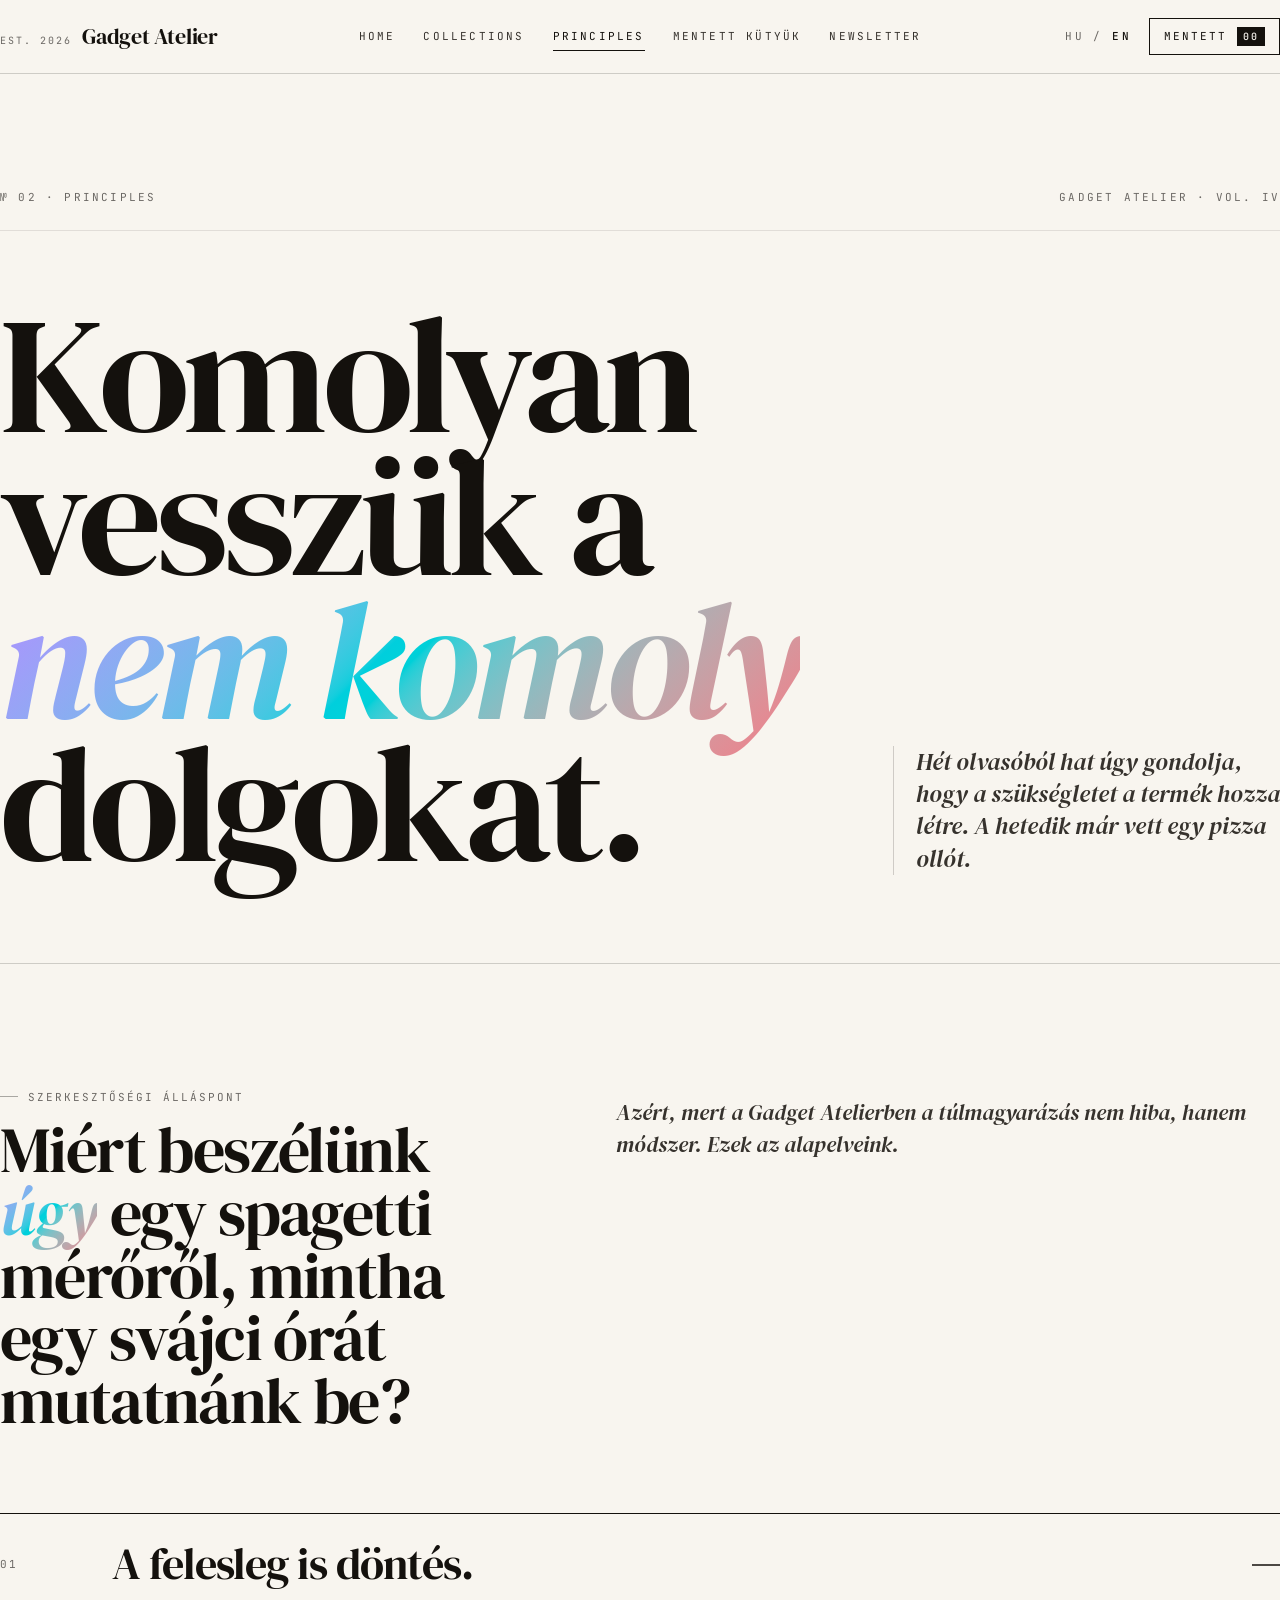
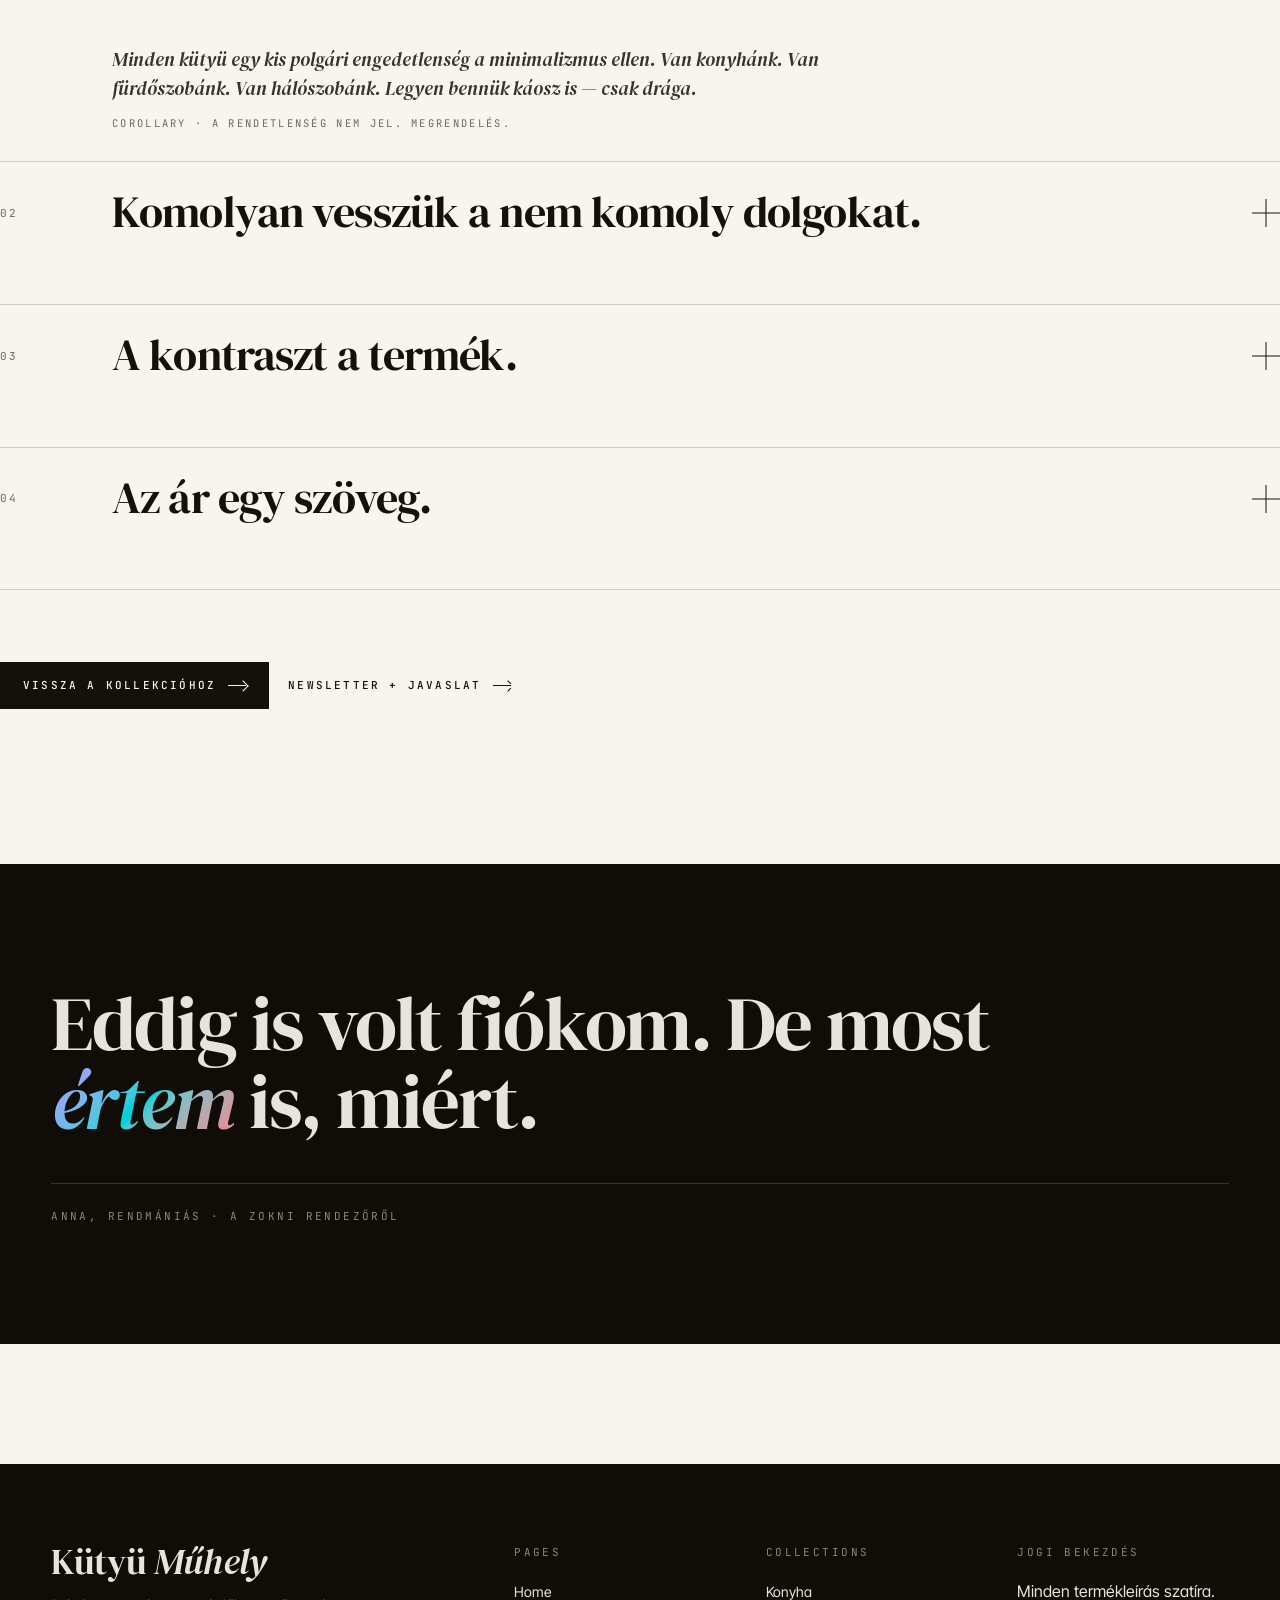
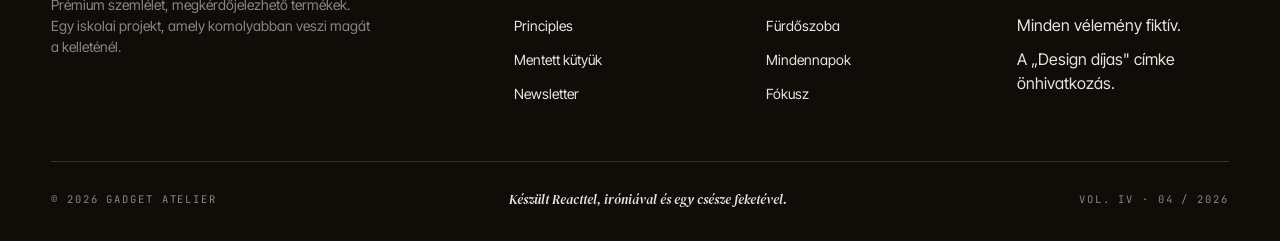
==== alapelveink-en.html @ 02ef95c2 "Add English page variants and wire up language switcher" ====
<!doctype html>
<html lang="en">
<head>
<meta charset="utf-8" />
<meta name="viewport" content="width=device-width, initial-scale=1" />
<title>Gadget Atelier — Principles</title>
<link rel="stylesheet" href="assets/system.css" />
<link rel="icon" href="data:image/svg+xml,%3Csvg xmlns='http://www.w3.org/2000/svg' viewBox='0 0 100 100'%3E%3Ctext y='78' font-size='80' font-family='serif'%3EK%3C/text%3E%3C/svg%3E" />
<style>
.principles-hero {
  padding: clamp(56px, 9vw, 116px) 0 clamp(48px, 7vw, 88px);
  border-bottom: 1px solid var(--rule);
}
.principles-hero__meta {
  display: flex;
  justify-content: space-between;
  align-items: baseline;
  gap: 20px;
  flex-wrap: wrap;
  padding-bottom: 24px;
  border-bottom: 1px solid var(--rule-soft);
  font-family: var(--mono);
  font-size: 11px;
  letter-spacing: 0.2em;
  text-transform: uppercase;
  color: var(--ink-mute);
}
.principles-hero__grid {
  display: grid;
  grid-template-columns: minmax(0, 1.35fr) minmax(280px, 0.65fr);
  gap: clamp(36px, 7vw, 88px);
  align-items: end;
  padding-top: clamp(36px, 6vw, 72px);
}
.principles-hero h1 {
  font-family: var(--serif);
  font-weight: 400;
  font-size: clamp(58px, 13vw, 172px);
  line-height: 0.86;
  letter-spacing: -0.035em;
  margin: 0;
  text-wrap: balance;
}
.principles-hero h1 em {
  font-style: italic;
  background: linear-gradient(135deg, var(--grad-a), var(--grad-b), var(--grad-c));
  -webkit-background-clip: text;
  background-clip: text;
  color: transparent;
}
.principles-hero__lead {
  margin: 0;
  max-width: 480px;
  font-family: var(--serif);
  font-size: clamp(18px, 2.4vw, 24px);
  line-height: 1.35;
  font-style: italic;
  color: var(--ink-soft);
  padding-left: 22px;
  border-left: 1px solid var(--rule);
}
.manifesto {
  padding: clamp(72px, 9vw, 128px) 0 40px;
}
.manifesto__intro {
  display: grid;
  grid-template-columns: minmax(260px, 0.9fr) minmax(0, 1.1fr);
  gap: clamp(32px, 6vw, 72px);
  align-items: start;
  margin-bottom: clamp(48px, 7vw, 80px);
}
.manifesto__intro h2 {
  font-family: var(--serif);
  font-weight: 400;
  font-size: clamp(34px, 5vw, 74px);
  line-height: 0.98;
  letter-spacing: -0.025em;
  margin: 14px 0 0;
  text-wrap: balance;
}
.manifesto__intro h2 em {
  font-style: italic;
  background: linear-gradient(135deg, var(--grad-a), var(--grad-b), var(--grad-c));
  -webkit-background-clip: text;
  background-clip: text;
  color: transparent;
}
.manifesto__intro p {
  font-family: var(--serif);
  font-style: italic;
  font-size: clamp(18px, 2vw, 22px);
  line-height: 1.45;
  color: var(--ink-soft);
  margin: 0;
  padding-top: 18px;
}
.manifesto__list {
  border-top: 1px solid var(--ink);
}
.principle {
  border-bottom: 1px solid var(--rule);
  padding: 28px 0;
  display: grid;
  grid-template-columns: 72px minmax(0, 1fr) 28px;
  gap: clamp(18px, 4vw, 40px);
  align-items: center;
  cursor: pointer;
}
.principle:hover .principle__title {
  color: var(--accent-ink);
}
.principle__num {
  font-family: var(--mono);
  font-size: 11px;
  letter-spacing: 0.2em;
  color: var(--ink-mute);
}
.principle__title {
  font-family: var(--serif);
  font-size: clamp(25px, 3.4vw, 44px);
  line-height: 1.05;
  letter-spacing: -0.02em;
  margin: 0;
  font-weight: 400;
  transition: color 180ms ease;
}
.principle__plus {
  width: 28px;
  height: 28px;
  position: relative;
}
.principle__plus::before,
.principle__plus::after {
  content: '';
  position: absolute;
  background: currentColor;
  transition: transform 240ms ease;
}
.principle__plus::before {
  left: 0;
  right: 0;
  top: 50%;
  height: 1px;
  transform: translateY(-50%);
}
.principle__plus::after {
  top: 0;
  bottom: 0;
  left: 50%;
  width: 1px;
  transform: translateX(-50%);
}
.principle.open .principle__plus::after {
  transform: translateX(-50%) rotate(90deg);
}
.principle__body {
  grid-column: 2 / 3;
  max-height: 0;
  overflow: hidden;
  opacity: 0;
  transition: max-height 320ms ease, opacity 220ms ease, padding 320ms ease;
}
.principle.open .principle__body {
  max-height: 340px;
  opacity: 1;
  padding-top: 18px;
}
.principle__body p {
  font-family: var(--serif);
  font-style: italic;
  font-size: 19px;
  line-height: 1.5;
  color: var(--ink-soft);
  max-width: 720px;
  margin: 0;
}
.principle__body .pull {
  font-family: var(--mono);
  font-size: 10.5px;
  letter-spacing: 0.22em;
  text-transform: uppercase;
  color: var(--ink-mute);
  margin-top: 14px;
  display: inline-block;
}
.principles-quote {
  background: var(--noir);
  color: var(--noir-text);
  margin-top: clamp(64px, 9vw, 116px);
  padding: clamp(72px, 10vw, 120px) 0;
}
.principles-quote h2 {
  font-family: var(--serif);
  font-weight: 400;
  font-size: clamp(34px, 6vw, 82px);
  line-height: 1.02;
  letter-spacing: -0.025em;
  max-width: 1040px;
  margin: 0;
}
.principles-quote h2 em {
  font-style: italic;
  background: linear-gradient(135deg, var(--grad-a), var(--grad-b), var(--grad-c));
  -webkit-background-clip: text;
  background-clip: text;
  color: transparent;
}
.principles-quote__cite {
  margin-top: 42px;
  padding-top: 24px;
  border-top: 1px solid var(--noir-rule);
  font-family: var(--mono);
  font-size: 11px;
  letter-spacing: 0.22em;
  text-transform: uppercase;
  color: var(--noir-mute);
}
.principles-actions {
  display: flex;
  flex-wrap: wrap;
  gap: 18px;
  padding-top: clamp(44px, 6vw, 72px);
}
@media (max-width: 840px) {
  .principles-hero__grid,
  .manifesto__intro {
    grid-template-columns: 1fr;
  }
  .principles-hero__lead {
    max-width: none;
  }
}
@media (max-width: 560px) {
  .principle {
    grid-template-columns: 48px minmax(0, 1fr) 24px;
    padding: 24px 0;
  }
  .principle__body {
    grid-column: 1 / -1;
  }
}
</style>
</head>
<body data-screen-label="02 Principles">

<header class="nav">
  <div class="shell nav__inner">
    <div class="nav__brand">
      <span class="nav__brand-mark">Est. 2026</span>
      <span>Gadget Atelier</span>
    </div>
    <nav class="nav__center" aria-label="Main menu">
      <a href="index-en.html">Home</a>
      <a href="index-en.html#kollekciok">Collections</a>
      <a href="alapelveink-en.html" aria-current="page">Principles</a>
      <a href="mentett-en.html">Mentett kütyük</a>
      <a href="hirlevel-en.html">Newsletter</a>
    </nav>
    <div class="nav__right">
      <span class="nav__lang"><a href="alapelveink.html" class="nav__lang-link" lang="hu">HU</a> / <strong><a href="alapelveink-en.html" class="nav__lang-link is-active" aria-current="true" lang="en">EN</a></strong></span>
      <a href="mentett-en.html" class="nav__saved">
        Mentett
        <span class="nav__saved-count" data-saved-count>00</span>
      </a>
      <button class="nav__burger" aria-label="Menu"></button>
    </div>
  </div>
</header>

<main>
  <section class="principles-hero shell">
    <div class="principles-hero__meta">
      <span>№ 02 · Principles</span>
      <span>Gadget Atelier · Vol. IV</span>
    </div>
    <div class="principles-hero__grid">
      <h1>Komolyan vesszük a <em>nem komoly</em> dolgokat.</h1>
      <p class="principles-hero__lead">Hét olvasóból hat úgy gondolja, hogy a szükségletet a termék hozza létre. A hetedik már vett egy pizza ollót.</p>
    </div>
  </section>

  <section class="manifesto shell" id="alapelveink">
    <div class="manifesto__intro">
      <div>
        <span class="kicker">Szerkesztőségi álláspont</span>
        <h2>Miért beszélünk <em>úgy</em> egy spagetti mérőről, mintha egy svájci órát mutatnánk be?</h2>
      </div>
      <p>Azért, mert a Gadget Atelierben a túlmagyarázás nem hiba, hanem módszer. Ezek az alapelveink.</p>
    </div>

    <div class="manifesto__list" role="list">
      <article class="principle open" role="button" tabindex="0" aria-expanded="true">
        <span class="principle__num">01</span>
        <h3 class="principle__title">A felesleg is döntés.</h3>
        <span class="principle__plus" aria-hidden="true"></span>
        <div class="principle__body">
          <p>Minden kütyü egy kis polgári engedetlenség a minimalizmus ellen. Van konyhánk. Van fürdőszobánk. Van hálószobánk. Legyen bennük káosz is — csak drága.</p>
          <span class="pull">Corollary · A rendetlenség nem jel. Megrendelés.</span>
        </div>
      </article>

      <article class="principle" role="button" tabindex="0" aria-expanded="false">
        <span class="principle__num">02</span>
        <h3 class="principle__title">Komolyan vesszük a nem komoly dolgokat.</h3>
        <span class="principle__plus" aria-hidden="true"></span>
        <div class="principle__body">
          <p>A pizza olló önmagában nevetséges. Márványpulton, tompa világításban, 48 pontos tipográfiával viszont már egy életmű. A kontextus nem olcsó.</p>
          <span class="pull">Corollary · A forma nem követi a funkciót. Megelőzi.</span>
        </div>
      </article>

      <article class="principle" role="button" tabindex="0" aria-expanded="false">
        <span class="principle__num">03</span>
        <h3 class="principle__title">A kontraszt a termék.</h3>
        <span class="principle__plus" aria-hidden="true"></span>
        <div class="principle__body">
          <p>Nem a kütyüt adjuk el. Azt az érzést adjuk el, hogy te most valami olyat értettél meg, amit más nem. Ez a túldizájn lényege: nem a tárgy változik meg, hanem a viszonyod hozzá.</p>
          <span class="pull">Corollary · A vásárló a termék. A termék csak a recept.</span>
        </div>
      </article>

      <article class="principle" role="button" tabindex="0" aria-expanded="false">
        <span class="principle__num">04</span>
        <h3 class="principle__title">Az ár egy szöveg.</h3>
        <span class="principle__plus" aria-hidden="true"></span>
        <div class="principle__body">
          <p>14 990 forint. 24 990 forint. A kilences nem matematika. Hangulat. Történet. Az ár olyan üzenet, amit a termék nem tudna ilyen tömören elmondani.</p>
          <span class="pull">Corollary · Drága az, aminek a története megéri.</span>
        </div>
      </article>
    </div>

    <div class="principles-actions">
      <a href="index-en.html#kollekciok" class="btn btn--solid">Vissza a kollekcióhoz<span class="arrow"></span></a>
      <a href="hirlevel-en.html" class="btn btn--ghost">Newsletter + javaslat<span class="arrow"></span></a>
    </div>
  </section>

  <section class="principles-quote">
    <div class="shell">
      <h2 class="reveal">Eddig is volt fiókom. De most <em>értem</em> is, miért.</h2>
      <div class="principles-quote__cite">Anna, rendmániás · a Zokni rendezőről</div>
    </div>
  </section>
</main>

<footer class="foot">
  <div class="shell">
    <div class="foot__grid">
      <div class="foot__col foot__brand">
        <p class="foot__brand-name">Kütyü <em>Műhely</em></p>
        <p class="foot__tag">Prémium szemlélet, megkérdőjelezhető termékek. Egy iskolai projekt, amely komolyabban veszi magát a kelleténél.</p>
      </div>
      <div class="foot__col">
        <h4>Pages</h4>
        <ul>
          <li><a href="index-en.html">Home</a></li>
          <li><a href="alapelveink-en.html">Principles</a></li>
          <li><a href="mentett-en.html">Mentett kütyük</a></li>
          <li><a href="hirlevel-en.html">Newsletter</a></li>
        </ul>
      </div>
      <div class="foot__col">
        <h4>Collections</h4>
        <ul>
          <li><a href="index.html#konyhai">Konyha</a></li>
          <li><a href="index.html#furdoszobai">Fürdőszoba</a></li>
          <li><a href="index.html#eletmento">Mindennapok</a></li>
          <li><a href="index.html#iroda">Fókusz</a></li>
        </ul>
      </div>
      <div class="foot__col">
        <h4>Jogi bekezdés</h4>
        <ul>
          <li>Minden termékleírás szatíra.</li>
          <li>Minden vélemény fiktív.</li>
          <li>A „Design díjas" címke önhivatkozás.</li>
        </ul>
      </div>
    </div>
    <div class="foot__bottom">
      <span>© 2026 Gadget Atelier</span>
      <em>Készült Reacttel, iróniával és egy csésze feketével.</em>
      <span>Vol. IV · 04 / 2026</span>
    </div>
  </div>
</footer>

<script src="assets/app.js"></script>
<script>
document.querySelectorAll('.principle').forEach(item => {
  function toggle() {
    const open = !item.classList.contains('open');
    item.classList.toggle('open', open);
    item.setAttribute('aria-expanded', open ? 'true' : 'false');
  }
  item.addEventListener('click', toggle);
  item.addEventListener('keydown', (event) => {
    if (event.key !== 'Enter' && event.key !== ' ') return;
    event.preventDefault();
    toggle();
  });
});
</script>
</body>
</html>
---- assets/system.css ----
/* ==========================================================================
   KÜTYÜ MŰHELY — Editorial Luxe Design System
   Fashion-magazine / luxury boutique aesthetic
   ========================================================================== */

@import url('https://fonts.googleapis.com/css2?family=DM+Serif+Display:ital@0;1&family=Inter+Tight:wght@300;400;500;600&family=JetBrains+Mono:wght@300;400;500&display=swap');

:root {
  /* Palette — warm editorial cream + ink */
  --paper: oklch(0.97 0.008 80);
  --paper-2: oklch(0.94 0.012 80);
  --paper-3: oklch(0.91 0.014 80);
  --ink: oklch(0.18 0.01 80);
  --ink-soft: oklch(0.32 0.01 80);
  --ink-mute: oklch(0.52 0.008 80);
  --rule: oklch(0.18 0.01 80 / 0.18);
  --rule-soft: oklch(0.18 0.01 80 / 0.10);

  /* Accent — single warm gold; user can swap via Tweaks */
  --accent: oklch(0.72 0.10 75);
  --accent-ink: oklch(0.45 0.10 75);

  /* Gradient trio — original violet/cyan/rose, used for italic flourishes */
  --grad-a: oklch(0.72 0.18 300);
  --grad-b: oklch(0.78 0.14 200);
  --grad-c: oklch(0.72 0.16 15);

  /* Inverted dark surface for hero/contrast sections */
  --noir: oklch(0.16 0.012 80);
  --noir-soft: oklch(0.22 0.012 80);
  --noir-text: oklch(0.92 0.008 80);
  --noir-mute: oklch(0.62 0.008 80);
  --noir-rule: oklch(0.92 0.008 80 / 0.18);

  /* Type */
  --serif: 'DM Serif Display', 'Times New Roman', serif;
  --sans: 'Inter Tight', -apple-system, system-ui, sans-serif;
  --mono: 'JetBrains Mono', ui-monospace, Menlo, monospace;

  /* Geometry */
  --gutter: clamp(20px, 4vw, 56px);
  --maxw: 1400px;
  --hairline: 1px;
}

* { box-sizing: border-box; }

html, body { margin: 0; padding: 0; }

html {
  background: var(--paper);
  scroll-behavior: smooth;
  overflow-x: hidden;
}

body {
  font-family: var(--sans);
  font-weight: 400;
  color: var(--ink);
  background: var(--paper);
  line-height: 1.5;
  -webkit-font-smoothing: antialiased;
  -moz-osx-font-smoothing: grayscale;
  font-feature-settings: "ss01", "cv11";
  overflow-x: hidden;
}

a { color: inherit; text-decoration: none; }
button { font-family: inherit; cursor: pointer; }
img, svg { display: block; max-width: 100%; }

a:focus-visible,
button:focus-visible,
input:focus-visible,
textarea:focus-visible,
select:focus-visible,
[contenteditable]:focus-visible {
  outline: 2px solid var(--accent);
  outline-offset: 4px;
}

::selection { background: var(--ink); color: var(--paper); }

/* ---------- Type primitives ---------- */

.kicker {
  font-family: var(--mono);
  font-size: 11px;
  font-weight: 400;
  letter-spacing: 0.18em;
  text-transform: uppercase;
  color: var(--ink-mute);
  display: inline-flex;
  align-items: center;
  gap: 10px;
}
.kicker::before {
  content: '';
  display: inline-block;
  width: 18px;
  height: 1px;
  background: currentColor;
  opacity: 0.55;
}

.eyebrow {
  font-family: var(--mono);
  font-size: 10.5px;
  letter-spacing: 0.22em;
  text-transform: uppercase;
  color: var(--ink-mute);
}

.display {
  font-family: var(--serif);
  font-weight: 400;
  letter-spacing: -0.02em;
  line-height: 0.94;
  margin: 0;
}

.italic { font-style: italic; }

/* ---------- Layout primitives ---------- */

.shell {
  width: 100%;
  max-width: var(--maxw);
  margin: 0 auto;
  padding-left: var(--gutter);
  padding-right: var(--gutter);
}

.rule { border: 0; border-top: var(--hairline) solid var(--rule); margin: 0; }
.rule--ink { border-top-color: var(--ink); }
.rule--noir { border-top-color: var(--noir-rule); }

/* ---------- Buttons ---------- */

.btn {
  display: inline-flex;
  align-items: center;
  justify-content: center;
  gap: 12px;
  padding: 14px 22px;
  border-radius: 0;
  border: 1px solid var(--ink);
  background: transparent;
  color: var(--ink);
  font-family: var(--mono);
  font-size: 11px;
  font-weight: 500;
  letter-spacing: 0.2em;
  text-transform: uppercase;
  transition: background 220ms ease, color 220ms ease, transform 220ms ease;
  position: relative;
  overflow: hidden;
  min-height: 46px;
  text-align: center;
  text-wrap: balance;
}
.btn .arrow { width: 18px; height: 1px; background: currentColor; position: relative; transition: width 220ms ease; }
.btn .arrow::after {
  content: '';
  position: absolute;
  right: -1px; top: -3px;
  width: 7px; height: 7px;
  border-right: 1px solid currentColor;
  border-top: 1px solid currentColor;
  transform: rotate(45deg);
}
.btn:hover { background: var(--ink); color: var(--paper); }
.btn:hover .arrow { width: 28px; }
.btn--solid { background: var(--ink); color: var(--paper); }
.btn--solid:hover { background: transparent; color: var(--ink); }
.btn--noir { border-color: var(--noir-text); color: var(--noir-text); }
.btn--noir:hover { background: var(--noir-text); color: var(--noir); }
.btn--ghost { border-color: transparent; padding-left: 0; padding-right: 0; }
.btn--ghost:hover { background: transparent; color: var(--ink); text-decoration: none; }
.btn--ghost:hover .arrow { width: 36px; }

/* ---------- Header / nav ---------- */

.nav {
  position: sticky;
  top: 0;
  z-index: 80;
  background: var(--paper);
  border-bottom: var(--hairline) solid var(--rule);
  transition: background 200ms ease, border-color 200ms ease;
}
.nav--menu-open { z-index: 120; }
.nav__inner {
  display: grid;
  grid-template-columns: 1fr auto 1fr;
  align-items: center;
  gap: 24px;
  padding: 18px 0;
}
.nav__brand {
  display: flex;
  align-items: baseline;
  gap: 10px;
  font-family: var(--serif);
  font-size: 22px;
  letter-spacing: -0.01em;
}
.nav__brand-mark {
  font-family: var(--mono);
  font-size: 10px;
  letter-spacing: 0.2em;
  color: var(--ink-mute);
  text-transform: uppercase;
}
.nav__center {
  display: flex;
  gap: 28px;
  justify-content: center;
}
.nav__center a {
  font-family: var(--mono);
  font-size: 11px;
  letter-spacing: 0.2em;
  text-transform: uppercase;
  color: var(--ink-soft);
  position: relative;
  padding: 6px 0;
  transition: color 180ms ease;
}
.nav__center a:hover { color: var(--ink); }
.nav__center a[aria-current="page"] {
  color: var(--ink);
}
.nav__center a[aria-current="page"]::after {
  content: '';
  position: absolute;
  left: 0; right: 0; bottom: 0;
  height: 1px;
  background: var(--ink);
}
.nav__right {
  display: flex;
  justify-content: flex-end;
  align-items: center;
  gap: 18px;
  font-family: var(--mono);
  font-size: 11px;
  letter-spacing: 0.18em;
  text-transform: uppercase;
}
.nav__saved {
  position: relative;
  padding: 8px 14px;
  border: 1px solid var(--ink);
  display: inline-flex;
  align-items: center;
  gap: 10px;
  white-space: nowrap;
}
.nav__saved-count {
  font-family: var(--mono);
  font-size: 10px;
  font-weight: 500;
  background: var(--ink);
  color: var(--paper);
  padding: 2px 6px;
  min-width: 20px;
  text-align: center;
}
.nav__lang {
  color: var(--ink-mute);
  letter-spacing: 0.22em;
}
.nav__lang strong { color: var(--ink); font-weight: 500; }
.nav__lang-link {
  color: inherit;
  text-decoration: none;
}
.nav__lang-link:hover { color: var(--ink); }
.nav__lang-link.is-active { color: var(--ink); }

.nav__burger { display: none; }

/* ---------- Footer ---------- */

.foot {
  background: var(--noir);
  color: var(--noir-text);
  padding: 80px 0 32px;
  margin-top: 120px;
}
.foot__grid {
  display: grid;
  grid-template-columns: 2fr 1fr 1fr 1fr;
  gap: 40px;
  padding-bottom: 56px;
  border-bottom: 1px solid var(--noir-rule);
}
.foot__brand-name {
  font-family: var(--serif);
  font-size: 36px;
  line-height: 1;
  margin: 0;
}
.foot__tag {
  margin-top: 14px;
  color: var(--noir-mute);
  font-size: 14px;
  max-width: 320px;
}
.foot__col h4 {
  font-family: var(--mono);
  font-size: 11px;
  letter-spacing: 0.22em;
  text-transform: uppercase;
  color: var(--noir-mute);
  margin: 0 0 18px;
  font-weight: 400;
}
.foot__col ul { list-style: none; padding: 0; margin: 0; display: grid; gap: 10px; }
.foot__col a { color: var(--noir-text); font-size: 14px; transition: color 180ms; }
.foot__col a:hover { color: var(--accent); }
.foot__bottom {
  display: flex;
  justify-content: space-between;
  align-items: center;
  padding-top: 28px;
  font-family: var(--mono);
  font-size: 10.5px;
  letter-spacing: 0.18em;
  text-transform: uppercase;
  color: var(--noir-mute);
  flex-wrap: wrap;
  gap: 16px;
}
.foot__bottom em { font-style: italic; color: var(--noir-text); font-family: var(--serif); text-transform: none; letter-spacing: 0; font-size: 13px; }

/* ---------- Toast ---------- */
.toast {
  position: fixed;
  bottom: 24px;
  left: 50%;
  width: min(92vw, 560px);
  justify-content: center;
  text-align: center;
  transform: translateX(-50%) translateY(120%);
  background: var(--ink);
  color: var(--paper);
  padding: 14px 22px;
  font-family: var(--mono);
  font-size: 11px;
  letter-spacing: 0.18em;
  text-transform: uppercase;
  z-index: 200;
  transition: transform 320ms cubic-bezier(.5,0,.2,1);
  display: inline-flex;
  align-items: center;
  gap: 14px;
  text-wrap: balance;
}
.toast.show { transform: translateX(-50%) translateY(0); }
.toast .dot {
  width: 6px; height: 6px; border-radius: 50%;
  background: var(--accent);
}

/* ---------- Placeholder image (striped) ---------- */
.ph {
  position: relative;
  background:
    repeating-linear-gradient(
      135deg,
      oklch(0.18 0.01 80 / 0.06) 0 8px,
      transparent 8px 18px
    ),
    var(--paper-2);
  border: 1px solid var(--rule);
  display: grid;
  place-items: center;
  overflow: hidden;
  color: var(--ink-mute);
  font-family: var(--mono);
  font-size: 10px;
  letter-spacing: 0.2em;
  text-transform: uppercase;
  text-align: center;
  padding: 16px;
}
.ph img {
  position: absolute;
  inset: 0;
  width: 100%;
  height: 100%;
  object-fit: cover;
  display: block;
  z-index: 1;
}
.ph--noir {
  background:
    repeating-linear-gradient(
      135deg,
      oklch(0.92 0.008 80 / 0.06) 0 8px,
      transparent 8px 18px
    ),
    var(--noir-soft);
  border-color: var(--noir-rule);
  color: var(--noir-mute);
}
.ph__label {
  background: var(--paper);
  border: 1px solid var(--rule);
  padding: 6px 10px;
  max-width: 80%;
}
.ph--noir .ph__label { background: var(--noir); border-color: var(--noir-rule); }

/* ---------- Reveal animation ---------- */
.reveal {
  opacity: 0;
  transform: translateY(28px);
  transition: opacity 800ms cubic-bezier(.2,.6,.2,1), transform 800ms cubic-bezier(.2,.6,.2,1);
}
.reveal.in { opacity: 1; transform: translateY(0); }

.reveal-stagger > * {
  opacity: 0;
  transform: translateY(20px);
  transition: opacity 700ms cubic-bezier(.2,.6,.2,1), transform 700ms cubic-bezier(.2,.6,.2,1);
}
.reveal-stagger.in > * { opacity: 1; transform: translateY(0); }
.reveal-stagger.in > *:nth-child(2) { transition-delay: 80ms; }
.reveal-stagger.in > *:nth-child(3) { transition-delay: 160ms; }
.reveal-stagger.in > *:nth-child(4) { transition-delay: 240ms; }
.reveal-stagger.in > *:nth-child(5) { transition-delay: 320ms; }
.reveal-stagger.in > *:nth-child(6) { transition-delay: 400ms; }

/* ---------- Responsive ---------- */
@media (max-width: 880px) {
  .nav__inner { grid-template-columns: 1fr auto; }
  .nav__center { display: none; }
  .nav__right { gap: 12px; }
  .nav__lang { display: none; }
  .nav__burger {
    display: inline-grid;
    place-items: center;
    width: 40px; height: 40px;
    border: 1px solid var(--ink);
    background: transparent;
    position: relative;
    flex: 0 0 40px;
  }
  .nav__burger::before, .nav__burger::after {
    content: '';
    position: absolute;
    left: 10px; right: 10px;
    height: 1px;
    background: var(--ink);
  }
  .nav__burger::before { top: 14px; }
  .nav__burger::after  { bottom: 14px; }
  .nav--menu-open .nav__burger::before { top: 19px; transform: rotate(45deg); }
  .nav--menu-open .nav__burger::after  { bottom: 20px; transform: rotate(-45deg); }
  .nav--menu-open .nav__center {
    display: flex;
    flex-direction: column;
    align-items: stretch;
    gap: 0;
    position: absolute;
    top: 100%; left: 0; right: 0;
    background: var(--paper);
    border-bottom: 1px solid var(--rule);
    padding: 20px var(--gutter) 28px;
    max-height: calc(100dvh - 72px);
    overflow-y: auto;
    box-shadow: 0 24px 70px oklch(0.08 0.02 80 / 0.24);
  }
  .nav--menu-open .nav__center a {
    padding: 16px 0;
    border-bottom: 1px solid var(--rule-soft);
    font-size: 13px;
  }
  .foot__grid { grid-template-columns: 1fr 1fr; gap: 32px; }
  .foot__brand { grid-column: 1 / -1; }
}

@media (max-width: 520px) {
  .shell { padding-left: 18px; padding-right: 18px; }
  .nav__inner { gap: 12px; }
  .nav__brand { min-width: 0; gap: 8px; }
  .nav__brand span:last-child {
    overflow: hidden;
    text-overflow: ellipsis;
    white-space: nowrap;
  }
  .nav__brand-mark { display: none; }
  .nav__saved { padding: 8px 10px; gap: 8px; }
  .nav__saved { font-size: 10px; letter-spacing: 0.14em; }
  .btn { width: 100%; }
  .foot__grid { grid-template-columns: 1fr; }
  .foot { padding: 56px 0 28px; }
}

@media (prefers-reduced-motion: reduce) {
  *, *::before, *::after { animation-duration: .01ms !important; transition-duration: .01ms !important; }
  .reveal, .reveal-stagger > * { opacity: 1 !important; transform: none !important; }
  html { scroll-behavior: auto; }
}

/* ---------- Home editorial principle ---------- */

.home-principle {
  padding: clamp(56px, 8vw, 116px) 0 clamp(48px, 7vw, 92px);
  border-bottom: 1px solid var(--ink);
  scroll-margin-top: 88px;
}

.home-principle__meta {
  display: flex;
  align-items: baseline;
  justify-content: space-between;
  gap: 20px;
  padding-bottom: 26px;
  border-bottom: 1px solid var(--rule-soft);
  font-family: var(--mono);
  font-size: 11px;
  letter-spacing: 0.2em;
  text-transform: uppercase;
  color: var(--ink-mute);
  flex-wrap: wrap;
}

.home-principle__meta a {
  color: var(--accent-ink);
  transition: color 180ms ease;
}

.home-principle__meta a:hover {
  color: var(--ink);
}

.home-principle__grid {
  display: grid;
  grid-template-columns: minmax(0, 1.25fr) minmax(280px, 0.75fr);
  gap: clamp(36px, 7vw, 88px);
  align-items: end;
  padding-top: clamp(36px, 6vw, 72px);
}

.home-principle h1 {
  font-family: var(--serif);
  font-weight: 400;
  font-size: clamp(48px, 8.5vw, 136px);
  line-height: 0.9;
  letter-spacing: -0.03em;
  max-width: 12ch;
  margin: 0;
  text-wrap: balance;
}

.home-principle h1 em {
  font-style: italic;
  background: linear-gradient(135deg, var(--grad-a), var(--grad-b), var(--grad-c));
  -webkit-background-clip: text;
  background-clip: text;
  color: transparent;
}

.home-principle__body {
  max-width: 470px;
  padding-left: 24px;
  border-left: 1px solid var(--rule);
}

.home-principle__body p {
  margin: 0;
  font-family: var(--serif);
  font-style: italic;
  font-size: clamp(18px, 2vw, 23px);
  line-height: 1.38;
  color: var(--ink-soft);
  text-wrap: pretty;
}

.home-principle__body span {
  display: inline-block;
  margin-top: 18px;
  font-family: var(--mono);
  font-size: 10.5px;
  letter-spacing: 0.2em;
  line-height: 1.6;
  text-transform: uppercase;
  color: var(--ink-mute);
}

@media (max-width: 840px) {
  .home-principle__grid {
    grid-template-columns: 1fr;
  }

  .home-principle__body {
    max-width: none;
  }
}

@media (max-width: 560px) {
  .home-principle {
    padding-top: 44px;
  }

  .home-principle h1 {
    font-size: clamp(42px, 14vw, 66px);
    max-width: 9.5ch;
  }

  .home-principle__body {
    border-left: 0;
    border-top: 1px solid var(--rule);
    padding: 18px 0 0;
  }
}

/* ---------- Dark principles page ---------- */

body[data-screen-label="02 Alapelveink"] {
  --paper: oklch(0.105 0.012 260);
  --paper-2: oklch(0.145 0.018 260);
  --paper-3: oklch(0.19 0.02 260);
  --ink: oklch(0.96 0.006 85);
  --ink-soft: oklch(0.82 0.012 85);
  --ink-mute: oklch(0.66 0.018 85);
  --rule: oklch(0.96 0.006 85 / 0.18);
  --rule-soft: oklch(0.96 0.006 85 / 0.10);
  --accent: oklch(0.79 0.15 74);
  --accent-ink: oklch(0.82 0.15 74);
  --noir: oklch(0.075 0.012 260);
  --noir-soft: oklch(0.13 0.016 260);
  --noir-text: oklch(0.96 0.006 85);
  --noir-mute: oklch(0.68 0.018 85);
  --noir-rule: oklch(0.96 0.006 85 / 0.18);
  background: var(--paper);
  color: var(--ink);
}

body[data-screen-label="02 Alapelveink"] .nav {
  background: var(--paper);
  border-color: var(--rule);
}

body[data-screen-label="02 Alapelveink"] .nav__saved {
  border-color: var(--rule);
}

body[data-screen-label="02 Alapelveink"] .nav__saved-count,
body[data-screen-label="02 Alapelveink"] .btn--solid {
  background: var(--accent);
  border-color: var(--accent);
  color: var(--paper);
}

body[data-screen-label="02 Alapelveink"] .btn--solid:hover {
  background: transparent;
  color: var(--accent);
}

body[data-screen-label="02 Alapelveink"] .principles-hero__meta span:first-child,
body[data-screen-label="02 Alapelveink"] .manifesto__intro .kicker,
body[data-screen-label="02 Alapelveink"] .principles-actions .btn--ghost {
  color: var(--accent);
}

body[data-screen-label="02 Alapelveink"] .principle:nth-child(1) .principle__num { color: oklch(0.82 0.16 74); }
body[data-screen-label="02 Alapelveink"] .principle:nth-child(2) .principle__num { color: oklch(0.80 0.14 205); }
body[data-screen-label="02 Alapelveink"] .principle:nth-child(3) .principle__num { color: oklch(0.78 0.17 305); }
body[data-screen-label="02 Alapelveink"] .principle:nth-child(4) .principle__num { color: oklch(0.78 0.16 15); }

body[data-screen-label="02 Alapelveink"] .principle:hover .principle__title {
  color: var(--accent);
}

body[data-screen-label="02 Alapelveink"] .principles-quote {
  background: var(--noir);
  border-top: 1px solid var(--rule);
  border-bottom: 1px solid var(--rule);
}

body[data-screen-label="02 Alapelveink"] .foot {
  margin-top: 0;
  background: var(--noir);
}

/* ---------- Codex polish layer ----------
   These important rules intentionally override page-level inline styles.
   The pages are static exports, so the shared system file is the safest place
   to keep the final responsive pass consistent across all routes. */

.hero {
  min-height: calc(100svh - 104px) !important;
  display: grid !important;
  align-items: center !important;
  padding-top: clamp(44px, 7vw, 72px) !important;
  padding-bottom: clamp(64px, 8vw, 96px) !important;
}

.hero__head {
  grid-template-columns: minmax(0, 1fr) minmax(280px, 340px) !important;
}

.hero__title {
  font-size: clamp(52px, 10vw, 156px) !important;
  line-height: 0.9 !important;
  letter-spacing: -0.026em !important;
  max-width: 13ch !important;
  text-wrap: balance !important;
}

.hero__title-word {
  overflow: visible !important;
}

.hero__title-word span {
  max-width: 100% !important;
}

.hero__pull p,
.split__lead,
.mast__lead {
  text-wrap: pretty;
}

.split__title,
.mast__title {
  max-width: 11ch !important;
  text-wrap: balance !important;
}

.details-modal {
  overscroll-behavior: contain;
}

.details-card__face {
  -webkit-overflow-scrolling: touch;
}

.form-note {
  margin: 18px 0 0;
  padding-top: 14px;
  border-top: 1px solid var(--rule);
  font-family: var(--mono);
  font-size: 9.5px;
  letter-spacing: 0.16em;
  line-height: 1.55;
  text-transform: uppercase;
  color: var(--ink-mute);
}

.btn.confirming {
  background: oklch(0.74 0.14 15 / 0.16);
  border-color: var(--accent-ink);
  color: var(--ink);
}

@media (max-width: 980px) {
  .split__title {
    font-size: clamp(46px, 11vw, 92px) !important;
  }
}

@media (max-width: 820px) {
  .hero__head {
    grid-template-columns: 1fr !important;
    gap: 32px !important;
  }

  .hero__title {
    font-size: clamp(44px, 12vw, 78px) !important;
    max-width: 9.5ch !important;
  }

  .hero__meta-right {
    display: grid !important;
    gap: 8px !important;
  }
}

@media (max-width: 640px) {
  .details-modal {
    align-items: stretch !important;
    padding: 14px !important;
  }

  .details-card {
    width: 100% !important;
    height: min(88svh, 740px) !important;
    align-self: center !important;
  }

  .details-card__flip-btn,
  .details-card__flip-back {
    width: 100% !important;
    justify-content: center !important;
    text-align: center !important;
  }
}

@media (max-width: 560px) {
  .hero {
    min-height: auto !important;
    padding-top: 42px !important;
  }

  .hero__meta {
    gap: 10px !important;
    padding-bottom: 28px !important;
  }

  .hero__title,
  .split__title,
  .mast__title {
    font-size: clamp(42px, 14vw, 64px) !important;
    max-width: 9ch !important;
    letter-spacing: -0.02em !important;
  }

  .hero__pull {
    border-left: 0 !important;
    padding-left: 0 !important;
    padding-top: 18px !important;
    border-top: 1px solid var(--rule) !important;
  }

  .hero__foot {
    margin-top: 42px !important;
  }

  .form-card {
    padding: 28px 20px !important;
    position: static !important;
  }

  .form-card__tabs {
    width: 100% !important;
    display: grid !important;
    grid-template-columns: 1fr 1fr !important;
    border-radius: 0 !important;
  }

  .form-card__tabs button {
    border-radius: 0 !important;
    padding: 11px 10px !important;
    letter-spacing: 0.14em !important;
  }

  .summary {
    grid-template-columns: 1fr !important;
    gap: 22px !important;
  }
}

/* ---------- Editorial motion layer ----------
   Shared page animations for newsletter, saved list, and principles routes. */

@keyframes kmRiseSoft {
  from {
    opacity: 0;
    transform: translateY(28px);
    filter: blur(6px);
  }
  to {
    opacity: 1;
    transform: translateY(0);
    filter: blur(0);
  }
}

@keyframes kmSlideSoft {
  from {
    opacity: 0;
    transform: translateX(-24px);
  }
  to {
    opacity: 1;
    transform: translateX(0);
  }
}

@keyframes kmScaleIn {
  from {
    opacity: 0;
    transform: scale(0.96) translateY(18px);
  }
  to {
    opacity: 1;
    transform: scale(1) translateY(0);
  }
}

@keyframes kmLineDraw {
  from { transform: scaleX(0); }
  to { transform: scaleX(1); }
}

@keyframes kmSheen {
  from { transform: translateX(-120%) skewX(-14deg); opacity: 0; }
  20% { opacity: 0.38; }
  55% { opacity: 0.18; }
  to { transform: translateX(140%) skewX(-14deg); opacity: 0; }
}

@keyframes kmGradientFlow {
  from { background-position: 0% 50%; }
  50% { background-position: 100% 50%; }
  to { background-position: 0% 50%; }
}

@keyframes kmFloatTiny {
  from, to { transform: translateY(0); }
  50% { transform: translateY(-6px); }
}

@keyframes kmTickerGlow {
  from, to { opacity: 0.55; }
  50% { opacity: 1; }
}

body[data-screen-label="03 Hírlevél & Javaslat"] .split__meta,
body[data-screen-label="02 Mentett kütyük"] .mast__row,
body[data-screen-label="02 Alapelveink"] .principles-hero__meta {
  animation: kmSlideSoft 680ms cubic-bezier(.2,.8,.2,1) both;
}

body[data-screen-label="03 Hírlevél & Javaslat"] .split__title,
body[data-screen-label="02 Mentett kütyük"] .mast__title,
body[data-screen-label="02 Alapelveink"] .principles-hero h1 {
  animation: kmRiseSoft 820ms 90ms cubic-bezier(.2,.8,.2,1) both;
}

body[data-screen-label="03 Hírlevél & Javaslat"] .split__lead,
body[data-screen-label="02 Mentett kütyük"] .mast__lead,
body[data-screen-label="02 Alapelveink"] .principles-hero__lead {
  animation: kmRiseSoft 760ms 210ms cubic-bezier(.2,.8,.2,1) both;
}

body[data-screen-label="03 Hírlevél & Javaslat"] .split__title em,
body[data-screen-label="03 Hírlevél & Javaslat"] .form-panel__intro h3 em,
body[data-screen-label="03 Hírlevél & Javaslat"] .wall__head h3 em,
body[data-screen-label="02 Mentett kütyük"] .mast__title em,
body[data-screen-label="02 Mentett kütyük"] .empty__headline em,
body[data-screen-label="02 Mentett kütyük"] .suggest__head h3 em,
body[data-screen-label="02 Alapelveink"] .principles-hero h1 em,
body[data-screen-label="02 Alapelveink"] .manifesto__intro h2 em,
body[data-screen-label="02 Alapelveink"] .principles-quote h2 em {
  background-size: 220% 220%;
  animation: kmGradientFlow 9s ease-in-out infinite;
}

body[data-screen-label="03 Hírlevél & Javaslat"] .split,
body[data-screen-label="02 Mentett kütyük"] .mast,
body[data-screen-label="02 Alapelveink"] .principles-hero {
  position: relative;
}

body[data-screen-label="03 Hírlevél & Javaslat"] .split::after,
body[data-screen-label="02 Mentett kütyük"] .mast::after,
body[data-screen-label="02 Alapelveink"] .principles-hero::after {
  content: '';
  position: absolute;
  left: var(--gutter);
  right: var(--gutter);
  bottom: -1px;
  height: 1px;
  background: linear-gradient(90deg, transparent, var(--accent), var(--grad-b), transparent);
  transform-origin: left;
  animation: kmLineDraw 1050ms 180ms cubic-bezier(.2,.8,.2,1) both;
  pointer-events: none;
}

body[data-screen-label="03 Hírlevél & Javaslat"] .q-item {
  animation: kmSlideSoft 680ms cubic-bezier(.2,.8,.2,1) both;
}

body[data-screen-label="03 Hírlevél & Javaslat"] .q-item:nth-child(1) { animation-delay: 260ms; }
body[data-screen-label="03 Hírlevél & Javaslat"] .q-item:nth-child(2) { animation-delay: 360ms; }
body[data-screen-label="03 Hírlevél & Javaslat"] .q-item:nth-child(3) { animation-delay: 460ms; }

body[data-screen-label="03 Hírlevél & Javaslat"] .q-item .num,
body[data-screen-label="02 Mentett kütyük"] .item__num,
body[data-screen-label="02 Alapelveink"] .principle__num {
  animation: kmTickerGlow 3.8s ease-in-out infinite;
}

body[data-screen-label="03 Hírlevél & Javaslat"] .form-card,
body[data-screen-label="02 Mentett kütyük"] .totals__box {
  overflow: hidden;
  animation: kmScaleIn 780ms 240ms cubic-bezier(.2,.8,.2,1) both;
}

body[data-screen-label="03 Hírlevél & Javaslat"] .form-card::after,
body[data-screen-label="02 Mentett kütyük"] .totals__box::after {
  content: '';
  position: absolute;
  inset: -40% auto -40% -35%;
  width: 34%;
  background: linear-gradient(90deg, transparent, oklch(0.96 0.008 80 / 0.18), transparent);
  animation: kmSheen 5.6s 1100ms ease-in-out infinite;
  pointer-events: none;
}

body[data-screen-label="03 Hírlevél & Javaslat"] .form-card__tabs,
body[data-screen-label="03 Hírlevél & Javaslat"] .form-panel__intro,
body[data-screen-label="03 Hírlevél & Javaslat"] .field,
body[data-screen-label="03 Hírlevél & Javaslat"] .checks,
body[data-screen-label="03 Hírlevél & Javaslat"] .form-note,
body[data-screen-label="03 Hírlevél & Javaslat"] .submit {
  animation: kmRiseSoft 620ms cubic-bezier(.2,.8,.2,1) both;
}

body[data-screen-label="03 Hírlevél & Javaslat"] .form-card__tabs { animation-delay: 320ms; }
body[data-screen-label="03 Hírlevél & Javaslat"] .form-panel__intro { animation-delay: 390ms; }
body[data-screen-label="03 Hírlevél & Javaslat"] .field:nth-of-type(1) { animation-delay: 470ms; }
body[data-screen-label="03 Hírlevél & Javaslat"] .field:nth-of-type(2) { animation-delay: 540ms; }
body[data-screen-label="03 Hírlevél & Javaslat"] .field:nth-of-type(3) { animation-delay: 610ms; }
body[data-screen-label="03 Hírlevél & Javaslat"] .field:nth-child(2) { animation-delay: 470ms; }
body[data-screen-label="03 Hírlevél & Javaslat"] .field:nth-child(3) { animation-delay: 540ms; }
body[data-screen-label="03 Hírlevél & Javaslat"] .field:nth-child(4) { animation-delay: 610ms; }
body[data-screen-label="03 Hírlevél & Javaslat"] .checks { animation-delay: 680ms; }
body[data-screen-label="03 Hírlevél & Javaslat"] .form-note { animation-delay: 730ms; }
body[data-screen-label="03 Hírlevél & Javaslat"] .submit { animation-delay: 780ms; }

body[data-screen-label="03 Hírlevél & Javaslat"] .form-card__tabs button.on,
body[data-screen-label="03 Hírlevél & Javaslat"] .submit button[type=submit] {
  background-size: 220% 220%;
  animation: kmGradientFlow 7s ease-in-out infinite;
}

body[data-screen-label="03 Hírlevél & Javaslat"] .field input:focus,
body[data-screen-label="03 Hírlevél & Javaslat"] .field textarea:focus,
body[data-screen-label="03 Hírlevél & Javaslat"] .field select:focus {
  transform: translateY(-2px);
}

body[data-screen-label="03 Hírlevél & Javaslat"] .submission,
body[data-screen-label="03 Hírlevél & Javaslat"] .strip__item,
body[data-screen-label="02 Mentett kütyük"] .sug-card {
  animation: kmRiseSoft 720ms cubic-bezier(.2,.8,.2,1) both;
}

body[data-screen-label="03 Hírlevél & Javaslat"] .submission:nth-child(1),
body[data-screen-label="03 Hírlevél & Javaslat"] .strip__item:nth-child(1),
body[data-screen-label="02 Mentett kütyük"] .sug-card:nth-child(1) { animation-delay: 80ms; }
body[data-screen-label="03 Hírlevél & Javaslat"] .submission:nth-child(2),
body[data-screen-label="03 Hírlevél & Javaslat"] .strip__item:nth-child(2),
body[data-screen-label="02 Mentett kütyük"] .sug-card:nth-child(2) { animation-delay: 160ms; }
body[data-screen-label="03 Hírlevél & Javaslat"] .submission:nth-child(3),
body[data-screen-label="03 Hírlevél & Javaslat"] .strip__item:nth-child(3),
body[data-screen-label="02 Mentett kütyük"] .sug-card:nth-child(3) { animation-delay: 240ms; }

body[data-screen-label="02 Mentett kütyük"] .summary,
body[data-screen-label="02 Mentett kütyük"] .list__head,
body[data-screen-label="02 Mentett kütyük"] .totals__note,
body[data-screen-label="02 Mentett kütyük"] .empty,
body[data-screen-label="02 Mentett kütyük"] .suggest__head {
  animation: kmRiseSoft 720ms cubic-bezier(.2,.8,.2,1) both;
}

body[data-screen-label="02 Mentett kütyük"] .summary { animation-delay: 120ms; }
body[data-screen-label="02 Mentett kütyük"] .list__head { animation-delay: 180ms; }
body[data-screen-label="02 Mentett kütyük"] .totals__note { animation-delay: 260ms; }
body[data-screen-label="02 Mentett kütyük"] .empty { animation-delay: 140ms; }

body[data-screen-label="02 Mentett kütyük"] .summary__stat {
  animation: kmRiseSoft 640ms cubic-bezier(.2,.8,.2,1) both;
}

body[data-screen-label="02 Mentett kütyük"] .summary__stat:nth-child(1) { animation-delay: 240ms; }
body[data-screen-label="02 Mentett kütyük"] .summary__stat:nth-child(2) { animation-delay: 320ms; }
body[data-screen-label="02 Mentett kütyük"] .summary__stat:nth-child(3) { animation-delay: 400ms; }

body[data-screen-label="02 Mentett kütyük"] .item {
  animation: kmSlideSoft 620ms cubic-bezier(.2,.8,.2,1) both;
  transform-origin: left center;
}

body[data-screen-label="02 Mentett kütyük"] .item:nth-child(1) { animation-delay: 120ms; }
body[data-screen-label="02 Mentett kütyük"] .item:nth-child(2) { animation-delay: 190ms; }
body[data-screen-label="02 Mentett kütyük"] .item:nth-child(3) { animation-delay: 260ms; }
body[data-screen-label="02 Mentett kütyük"] .item:nth-child(4) { animation-delay: 330ms; }
body[data-screen-label="02 Mentett kütyük"] .item:nth-child(5) { animation-delay: 400ms; }
body[data-screen-label="02 Mentett kütyük"] .item:hover {
  transform: translateX(8px);
}

body[data-screen-label="02 Mentett kütyük"] .item__ph,
body[data-screen-label="02 Mentett kütyük"] .empty__art {
  transition: transform 320ms cubic-bezier(.2,.8,.2,1), border-color 320ms ease;
}

body[data-screen-label="02 Mentett kütyük"] .item:hover .item__ph,
body[data-screen-label="02 Mentett kütyük"] .empty__art:hover {
  transform: scale(1.035) rotate(-1deg);
}

body[data-screen-label="02 Mentett kütyük"] .empty__art svg {
  animation: kmFloatTiny 4s ease-in-out infinite;
}

body[data-screen-label="02 Alapelveink"] .manifesto__intro,
body[data-screen-label="02 Alapelveink"] .principles-actions,
body[data-screen-label="02 Alapelveink"] .principles-quote {
  animation: kmRiseSoft 760ms cubic-bezier(.2,.8,.2,1) both;
}

body[data-screen-label="02 Alapelveink"] .manifesto__intro { animation-delay: 120ms; }
body[data-screen-label="02 Alapelveink"] .principles-actions { animation-delay: 260ms; }
body[data-screen-label="02 Alapelveink"] .principles-quote { animation-delay: 180ms; }

body[data-screen-label="02 Alapelveink"] .principle {
  position: relative;
  overflow: hidden;
  animation: kmSlideSoft 720ms cubic-bezier(.2,.8,.2,1) both;
}

body[data-screen-label="02 Alapelveink"] .principle:nth-child(1) { animation-delay: 160ms; }
body[data-screen-label="02 Alapelveink"] .principle:nth-child(2) { animation-delay: 240ms; }
body[data-screen-label="02 Alapelveink"] .principle:nth-child(3) { animation-delay: 320ms; }
body[data-screen-label="02 Alapelveink"] .principle:nth-child(4) { animation-delay: 400ms; }

body[data-screen-label="02 Alapelveink"] .principle::before {
  content: '';
  position: absolute;
  inset: auto 0 0;
  height: 1px;
  background: linear-gradient(90deg, transparent, var(--accent), transparent);
  transform: scaleX(0);
  transform-origin: left;
  transition: transform 360ms cubic-bezier(.2,.8,.2,1);
}

body[data-screen-label="02 Alapelveink"] .principle:hover::before,
body[data-screen-label="02 Alapelveink"] .principle.open::before {
  transform: scaleX(1);
}

body[data-screen-label="02 Alapelveink"] .principle__plus {
  transition: transform 260ms cubic-bezier(.2,.8,.2,1), color 260ms ease;
}

body[data-screen-label="02 Alapelveink"] .principle:hover .principle__plus,
body[data-screen-label="02 Alapelveink"] .principle.open .principle__plus {
  color: var(--accent);
  transform: rotate(90deg);
}

body[data-screen-label="02 Alapelveink"] .principle.open .principle__body {
  animation: kmRiseSoft 420ms cubic-bezier(.2,.8,.2,1) both;
}

body[data-screen-label="02 Alapelveink"] .principles-quote h2 {
  animation: kmRiseSoft 800ms 160ms cubic-bezier(.2,.8,.2,1) both;
}

@media (prefers-reduced-motion: reduce) {
  body[data-screen-label="03 Hírlevél & Javaslat"] *,
  body[data-screen-label="02 Mentett kütyük"] *,
  body[data-screen-label="02 Alapelveink"] * {
    animation: none !important;
    transition-duration: 0.01ms !important;
  }

  body[data-screen-label="03 Hírlevél & Javaslat"] .form-card::after,
  body[data-screen-label="02 Mentett kütyük"] .totals__box::after,
  body[data-screen-label="03 Hírlevél & Javaslat"] .split::after,
  body[data-screen-label="02 Mentett kütyük"] .mast::after,
  body[data-screen-label="02 Alapelveink"] .principles-hero::after {
    display: none !important;
  }
}
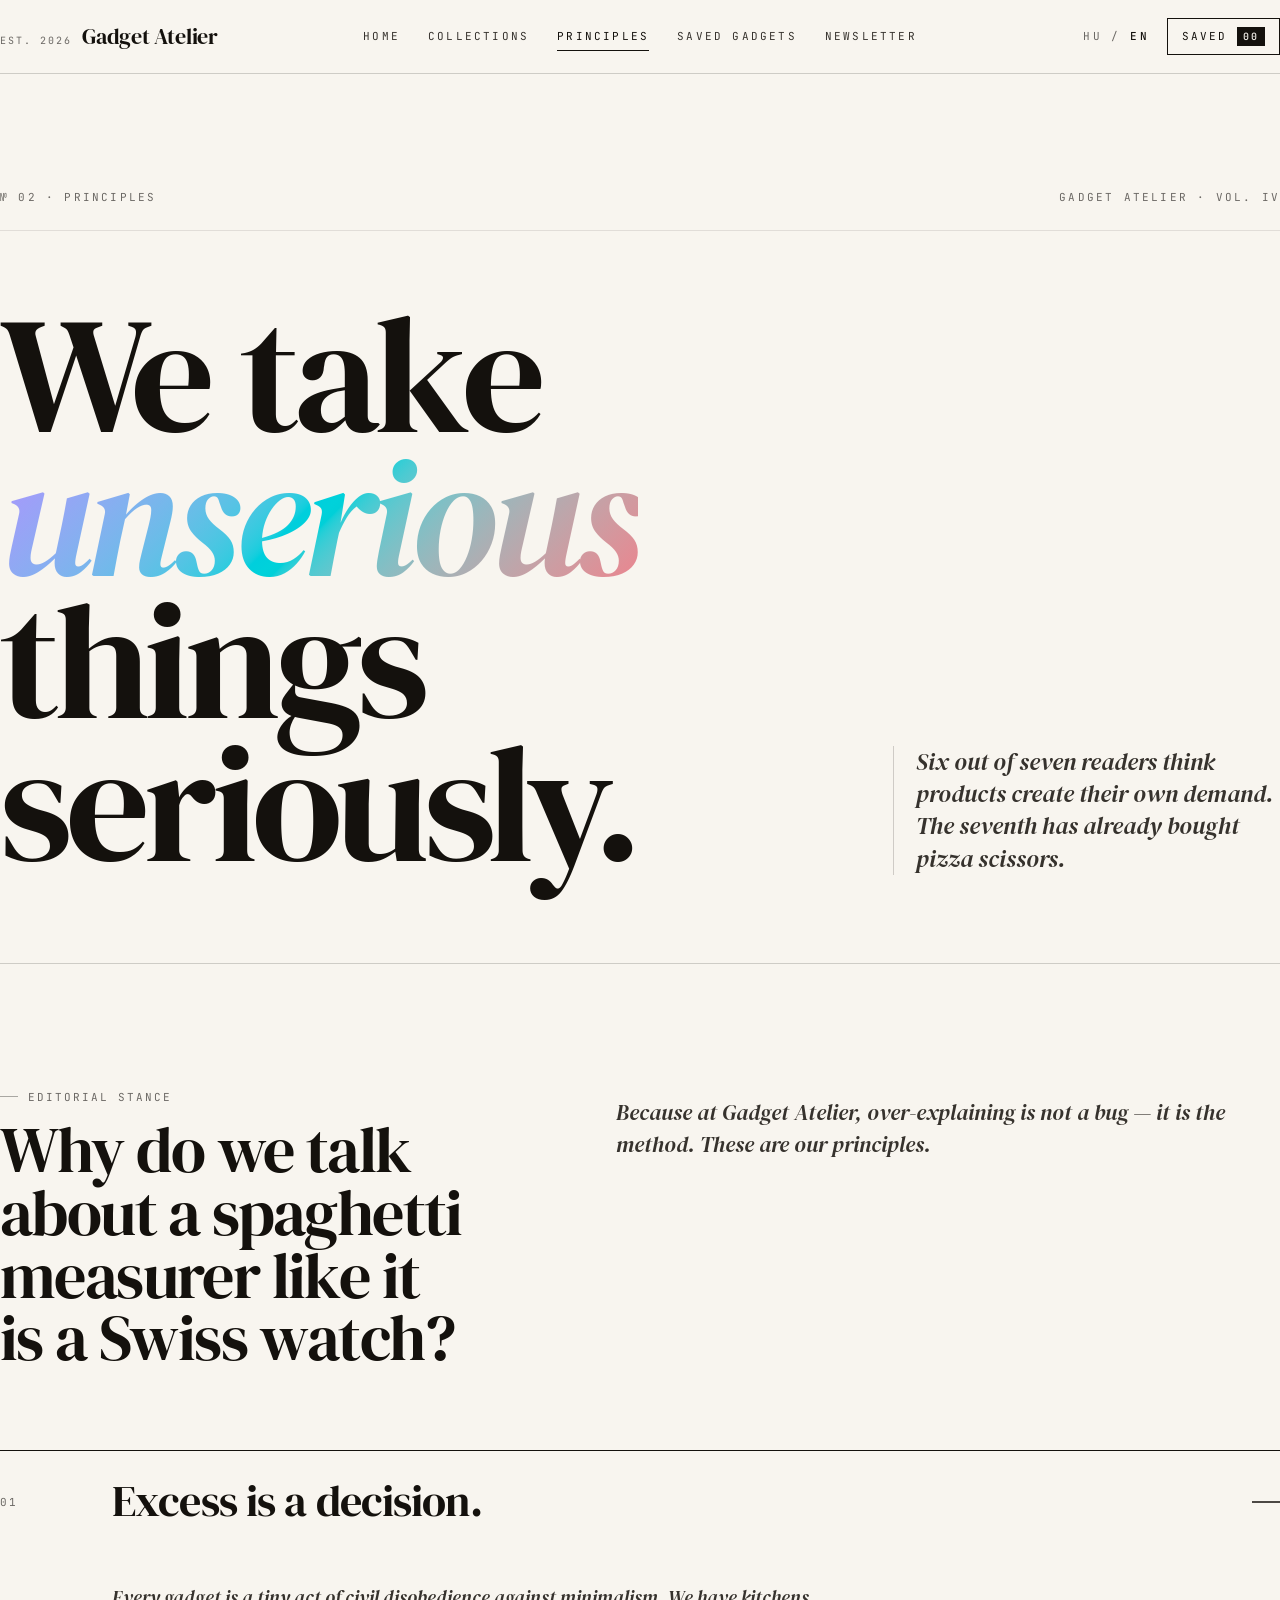
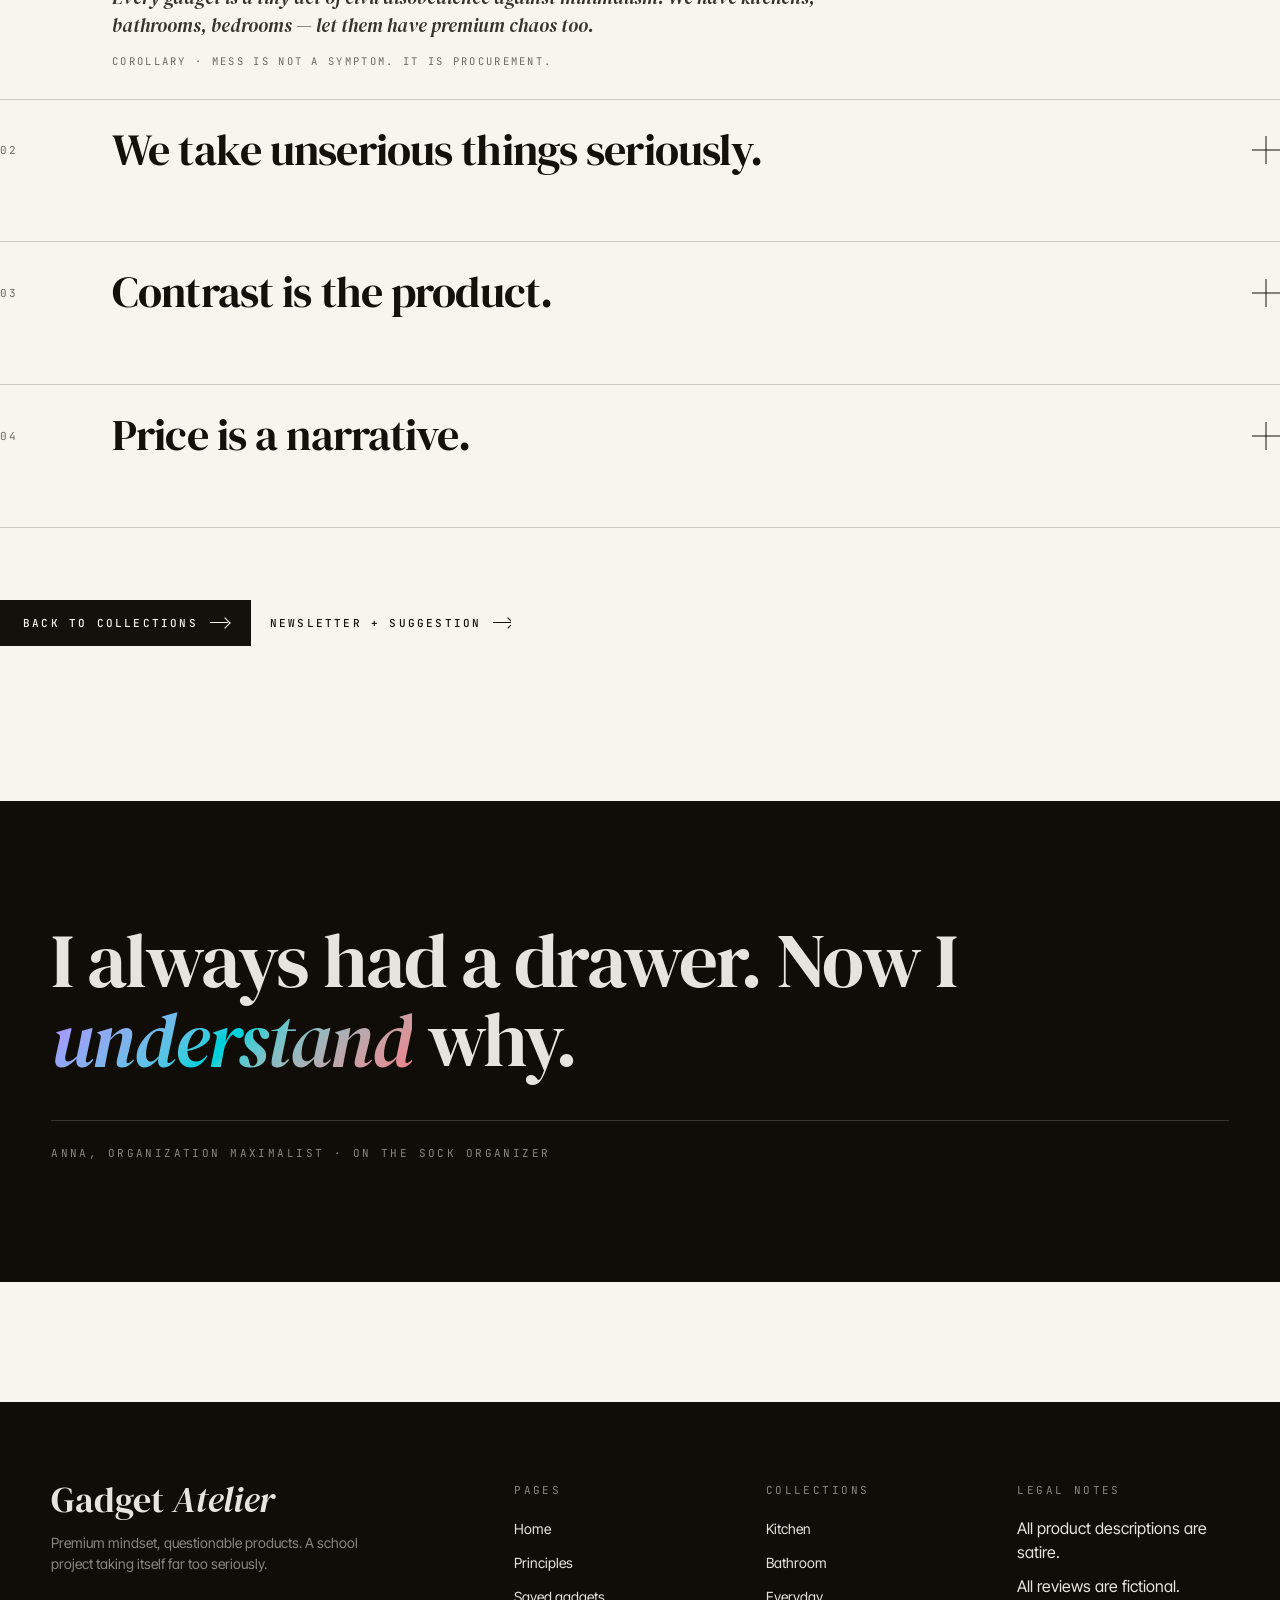
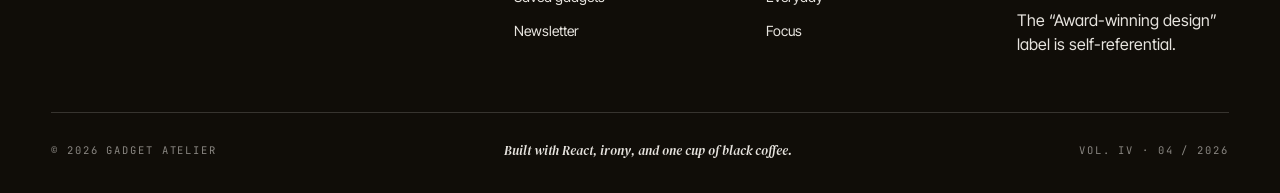
==== commit 443fd1c5: "Fix remaining EN copy leftovers on newsletter and saved pages" ====
--- a/alapelveink-en.html
+++ b/alapelveink-en.html
@@ -253,13 +253,13 @@
       <a href="index-en.html">Home</a>
       <a href="index-en.html#kollekciok">Collections</a>
       <a href="alapelveink-en.html" aria-current="page">Principles</a>
-      <a href="mentett-en.html">Mentett kütyük</a>
+      <a href="mentett-en.html">Saved gadgets</a>
       <a href="hirlevel-en.html">Newsletter</a>
     </nav>
     <div class="nav__right">
       <span class="nav__lang"><a href="alapelveink.html" class="nav__lang-link" lang="hu">HU</a> / <strong><a href="alapelveink-en.html" class="nav__lang-link is-active" aria-current="true" lang="en">EN</a></strong></span>
       <a href="mentett-en.html" class="nav__saved">
-        Mentett
+        Saved
         <span class="nav__saved-count" data-saved-count>00</span>
       </a>
       <button class="nav__burger" aria-label="Menu"></button>
@@ -274,72 +274,72 @@
       <span>Gadget Atelier · Vol. IV</span>
     </div>
     <div class="principles-hero__grid">
-      <h1>Komolyan vesszük a <em>nem komoly</em> dolgokat.</h1>
-      <p class="principles-hero__lead">Hét olvasóból hat úgy gondolja, hogy a szükségletet a termék hozza létre. A hetedik már vett egy pizza ollót.</p>
+      <h1>We take <em>unserious</em> things seriously.</h1>
+      <p class="principles-hero__lead">Six out of seven readers think products create their own demand. The seventh has already bought pizza scissors.</p>
     </div>
   </section>
 
   <section class="manifesto shell" id="alapelveink">
     <div class="manifesto__intro">
       <div>
-        <span class="kicker">Szerkesztőségi álláspont</span>
-        <h2>Miért beszélünk <em>úgy</em> egy spagetti mérőről, mintha egy svájci órát mutatnánk be?</h2>
+        <span class="kicker">Editorial stance</span>
+        <h2>Why do we talk about a spaghetti measurer like it is a Swiss watch?</h2>
       </div>
-      <p>Azért, mert a Gadget Atelierben a túlmagyarázás nem hiba, hanem módszer. Ezek az alapelveink.</p>
+      <p>Because at Gadget Atelier, over-explaining is not a bug — it is the method. These are our principles.</p>
     </div>
 
     <div class="manifesto__list" role="list">
       <article class="principle open" role="button" tabindex="0" aria-expanded="true">
         <span class="principle__num">01</span>
-        <h3 class="principle__title">A felesleg is döntés.</h3>
+        <h3 class="principle__title">Excess is a decision.</h3>
         <span class="principle__plus" aria-hidden="true"></span>
         <div class="principle__body">
-          <p>Minden kütyü egy kis polgári engedetlenség a minimalizmus ellen. Van konyhánk. Van fürdőszobánk. Van hálószobánk. Legyen bennük káosz is — csak drága.</p>
-          <span class="pull">Corollary · A rendetlenség nem jel. Megrendelés.</span>
+          <p>Every gadget is a tiny act of civil disobedience against minimalism. We have kitchens, bathrooms, bedrooms — let them have premium chaos too.</p>
+          <span class="pull">Corollary · Mess is not a symptom. It is procurement.</span>
         </div>
       </article>
 
       <article class="principle" role="button" tabindex="0" aria-expanded="false">
         <span class="principle__num">02</span>
-        <h3 class="principle__title">Komolyan vesszük a nem komoly dolgokat.</h3>
+        <h3 class="principle__title">We take unserious things seriously.</h3>
         <span class="principle__plus" aria-hidden="true"></span>
         <div class="principle__body">
-          <p>A pizza olló önmagában nevetséges. Márványpulton, tompa világításban, 48 pontos tipográfiával viszont már egy életmű. A kontextus nem olcsó.</p>
-          <span class="pull">Corollary · A forma nem követi a funkciót. Megelőzi.</span>
+          <p>Pizza scissors alone are ridiculous. On marble, in soft lighting, in 48pt typography, they become a body of work. Context is expensive.</p>
+          <span class="pull">Corollary · Form does not follow function. It precedes it.</span>
         </div>
       </article>
 
       <article class="principle" role="button" tabindex="0" aria-expanded="false">
         <span class="principle__num">03</span>
-        <h3 class="principle__title">A kontraszt a termék.</h3>
+        <h3 class="principle__title">Contrast is the product.</h3>
         <span class="principle__plus" aria-hidden="true"></span>
         <div class="principle__body">
-          <p>Nem a kütyüt adjuk el. Azt az érzést adjuk el, hogy te most valami olyat értettél meg, amit más nem. Ez a túldizájn lényege: nem a tárgy változik meg, hanem a viszonyod hozzá.</p>
-          <span class="pull">Corollary · A vásárló a termék. A termék csak a recept.</span>
+          <p>We do not sell the gadget. We sell the feeling that you understood something others missed. Overdesign changes not the object, but your relationship to it.</p>
+          <span class="pull">Corollary · The customer is the product. The product is the recipe.</span>
         </div>
       </article>
 
       <article class="principle" role="button" tabindex="0" aria-expanded="false">
         <span class="principle__num">04</span>
-        <h3 class="principle__title">Az ár egy szöveg.</h3>
+        <h3 class="principle__title">Price is a narrative.</h3>
         <span class="principle__plus" aria-hidden="true"></span>
         <div class="principle__body">
-          <p>14 990 forint. 24 990 forint. A kilences nem matematika. Hangulat. Történet. Az ár olyan üzenet, amit a termék nem tudna ilyen tömören elmondani.</p>
-          <span class="pull">Corollary · Drága az, aminek a története megéri.</span>
+          <p>14,990 HUF. 24,990 HUF. The trailing nine is not math. It is mood and story. Price says in one line what the product cannot.</p>
+          <span class="pull">Corollary · Expensive is what earns its story.</span>
         </div>
       </article>
     </div>
 
     <div class="principles-actions">
-      <a href="index-en.html#kollekciok" class="btn btn--solid">Vissza a kollekcióhoz<span class="arrow"></span></a>
-      <a href="hirlevel-en.html" class="btn btn--ghost">Newsletter + javaslat<span class="arrow"></span></a>
+      <a href="index-en.html#kollekciok" class="btn btn--solid">Back to collections<span class="arrow"></span></a>
+      <a href="hirlevel-en.html" class="btn btn--ghost">Newsletter + suggestion<span class="arrow"></span></a>
     </div>
   </section>
 
   <section class="principles-quote">
     <div class="shell">
-      <h2 class="reveal">Eddig is volt fiókom. De most <em>értem</em> is, miért.</h2>
-      <div class="principles-quote__cite">Anna, rendmániás · a Zokni rendezőről</div>
+      <h2 class="reveal">I always had a drawer. Now I <em>understand</em> why.</h2>
+      <div class="principles-quote__cite">Anna, organization maximalist · on the sock organizer</div>
     </div>
   </section>
 </main>
@@ -348,39 +348,39 @@
   <div class="shell">
     <div class="foot__grid">
       <div class="foot__col foot__brand">
-        <p class="foot__brand-name">Kütyü <em>Műhely</em></p>
-        <p class="foot__tag">Prémium szemlélet, megkérdőjelezhető termékek. Egy iskolai projekt, amely komolyabban veszi magát a kelleténél.</p>
+        <p class="foot__brand-name">Gadget <em>Atelier</em></p>
+        <p class="foot__tag">Premium mindset, questionable products. A school project taking itself far too seriously.</p>
       </div>
       <div class="foot__col">
         <h4>Pages</h4>
         <ul>
           <li><a href="index-en.html">Home</a></li>
           <li><a href="alapelveink-en.html">Principles</a></li>
-          <li><a href="mentett-en.html">Mentett kütyük</a></li>
+          <li><a href="mentett-en.html">Saved gadgets</a></li>
           <li><a href="hirlevel-en.html">Newsletter</a></li>
         </ul>
       </div>
       <div class="foot__col">
         <h4>Collections</h4>
         <ul>
-          <li><a href="index.html#konyhai">Konyha</a></li>
-          <li><a href="index.html#furdoszobai">Fürdőszoba</a></li>
-          <li><a href="index.html#eletmento">Mindennapok</a></li>
-          <li><a href="index.html#iroda">Fókusz</a></li>
+          <li><a href="index-en.html#konyhai">Kitchen</a></li>
+          <li><a href="index-en.html#furdoszobai">Bathroom</a></li>
+          <li><a href="index-en.html#eletmento">Everyday</a></li>
+          <li><a href="index-en.html#iroda">Focus</a></li>
         </ul>
       </div>
       <div class="foot__col">
-        <h4>Jogi bekezdés</h4>
+        <h4>Legal notes</h4>
         <ul>
-          <li>Minden termékleírás szatíra.</li>
-          <li>Minden vélemény fiktív.</li>
-          <li>A „Design díjas" címke önhivatkozás.</li>
+          <li>All product descriptions are satire.</li>
+          <li>All reviews are fictional.</li>
+          <li>The “Award-winning design” label is self-referential.</li>
         </ul>
       </div>
     </div>
     <div class="foot__bottom">
       <span>© 2026 Gadget Atelier</span>
-      <em>Készült Reacttel, iróniával és egy csésze feketével.</em>
+      <em>Built with React, irony, and one cup of black coffee.</em>
       <span>Vol. IV · 04 / 2026</span>
     </div>
   </div>
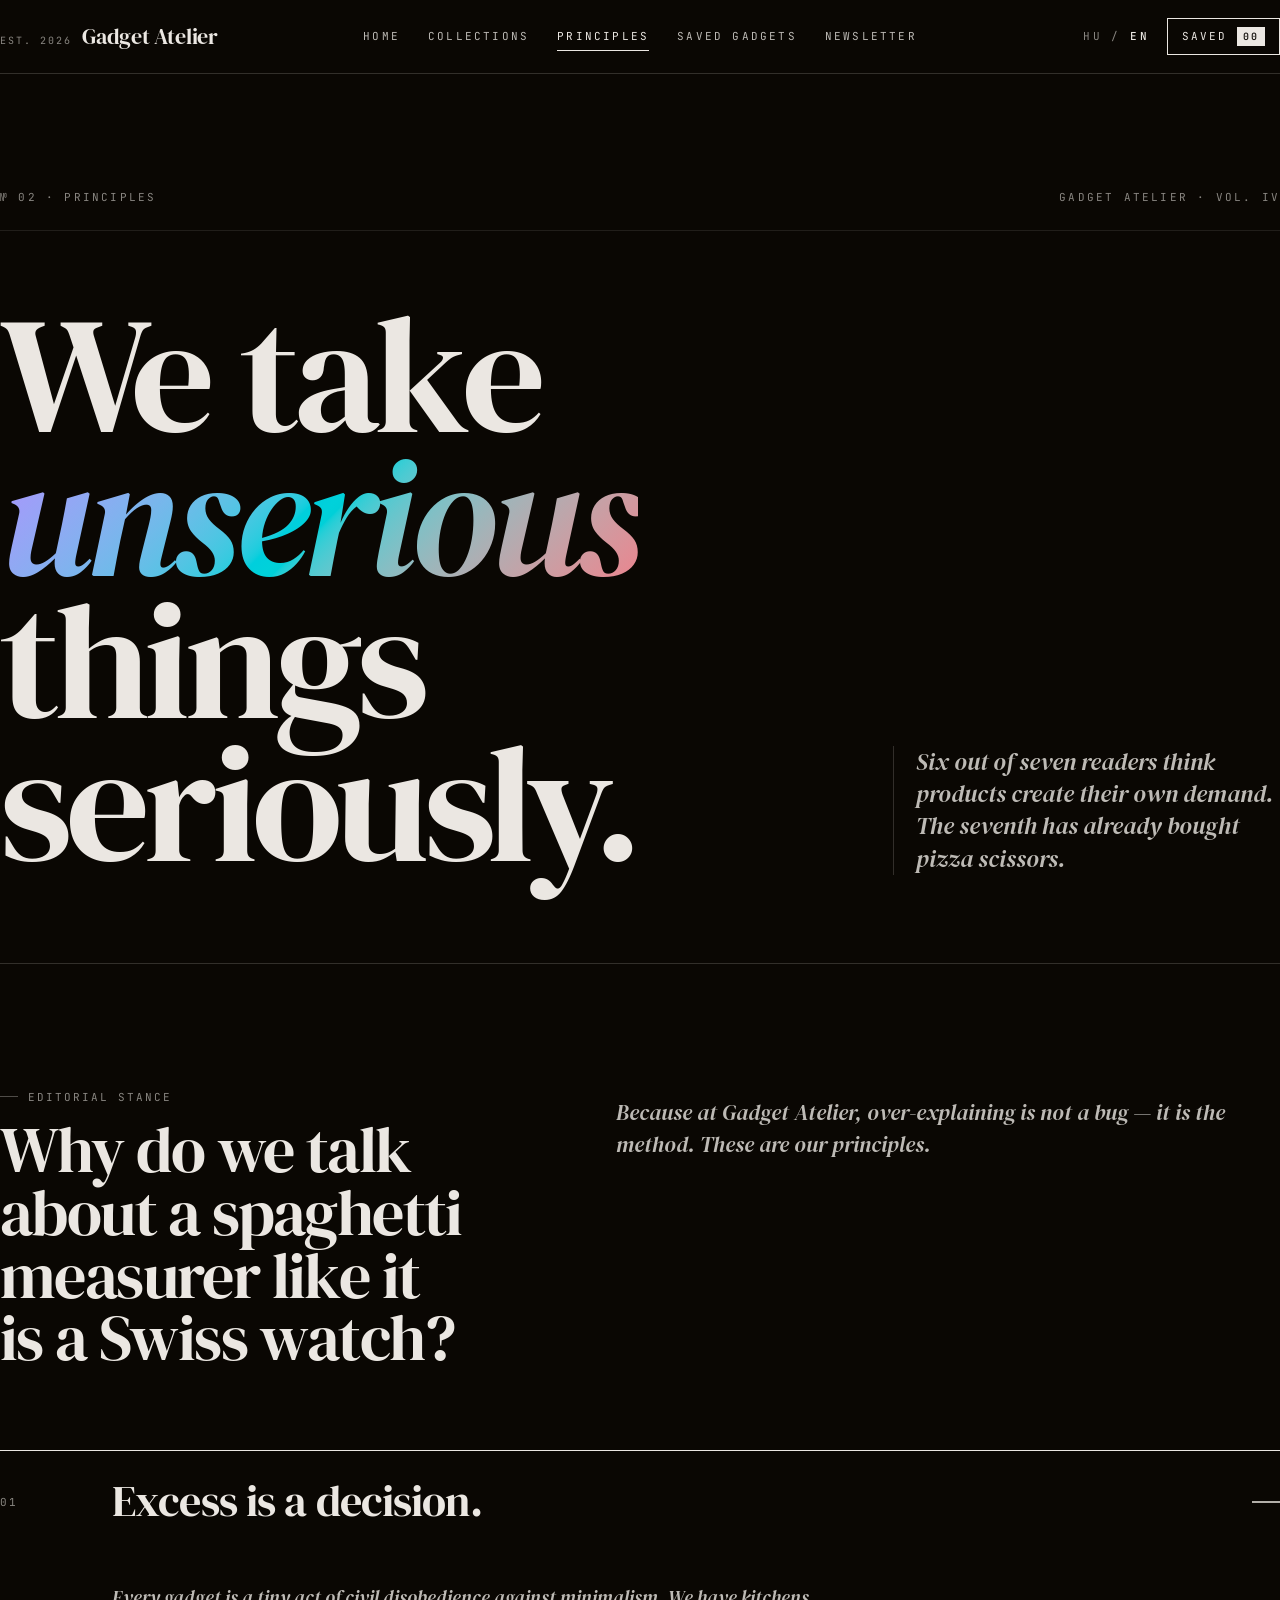
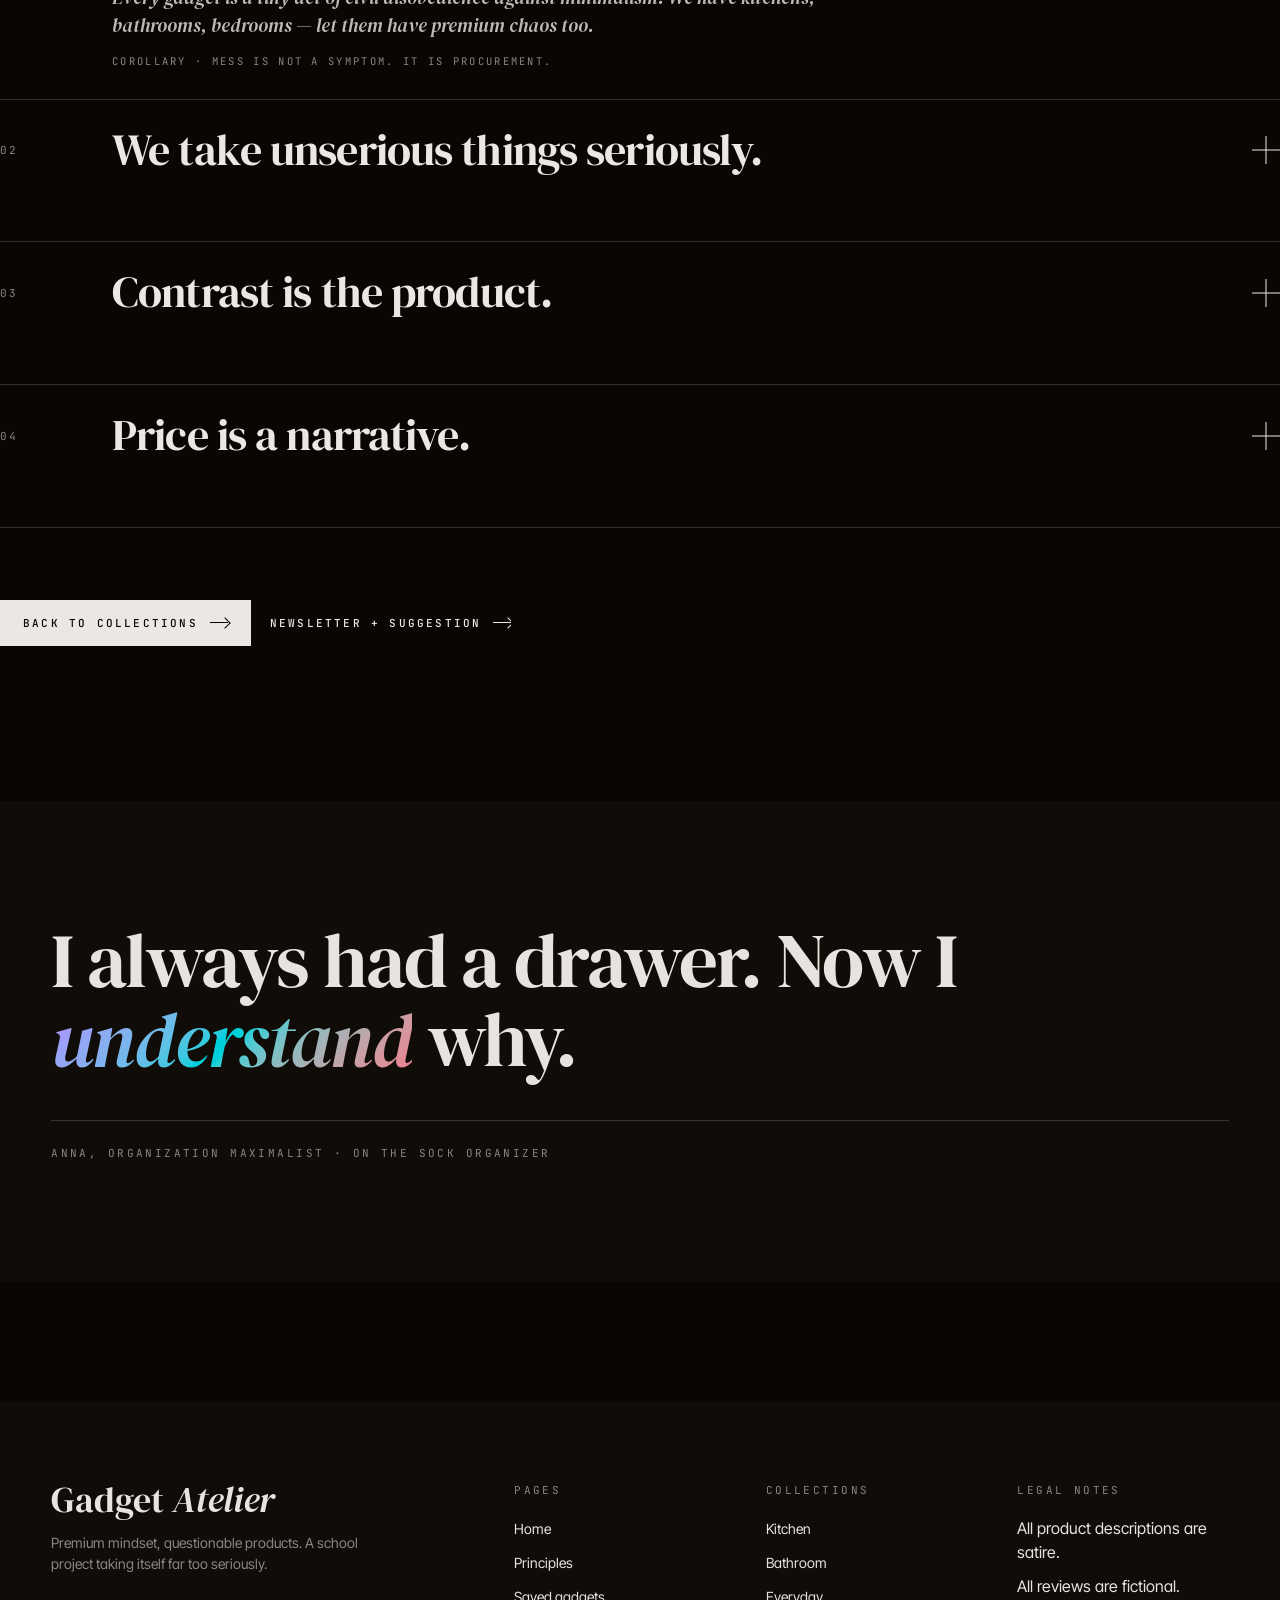
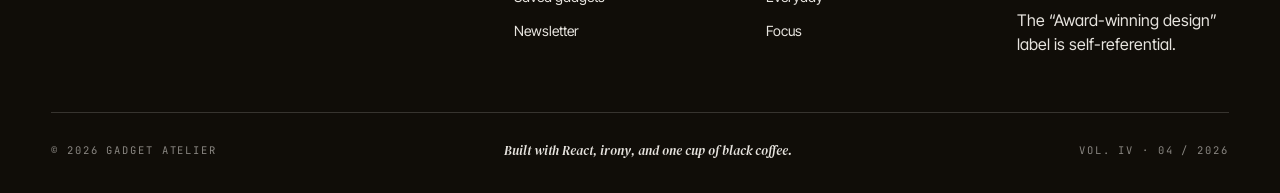
==== commit 0968c4ee: "Set EN principles page to dark theme and restore motion" ====
--- a/alapelveink-en.html
+++ b/alapelveink-en.html
@@ -7,6 +7,16 @@
 <link rel="stylesheet" href="assets/system.css" />
 <link rel="icon" href="data:image/svg+xml,%3Csvg xmlns='http://www.w3.org/2000/svg' viewBox='0 0 100 100'%3E%3Ctext y='78' font-size='80' font-family='serif'%3EK%3C/text%3E%3C/svg%3E" />
 <style>
+body {
+  --paper: oklch(0.13 0.012 80);
+  --paper-2: oklch(0.19 0.012 80);
+  --ink: oklch(0.93 0.008 80);
+  --ink-soft: oklch(0.79 0.008 80);
+  --ink-mute: oklch(0.62 0.008 80);
+  --rule: oklch(0.92 0.008 80 / 0.18);
+  --rule-soft: oklch(0.92 0.008 80 / 0.10);
+}
+
 .principles-hero {
   padding: clamp(56px, 9vw, 116px) 0 clamp(48px, 7vw, 88px);
   border-bottom: 1px solid var(--rule);
@@ -221,6 +231,29 @@
   gap: 18px;
   padding-top: clamp(44px, 6vw, 72px);
 }
+
+.principles-hero__grid > * {
+  animation: fade-up 620ms cubic-bezier(.2,.7,.2,1) both;
+}
+.principles-hero__grid > *:nth-child(2) { animation-delay: 90ms; }
+.manifesto__intro {
+  animation: fade-up 620ms cubic-bezier(.2,.7,.2,1) both;
+  animation-delay: 120ms;
+}
+.manifesto__list .principle { animation: fade-up 620ms cubic-bezier(.2,.7,.2,1) both; }
+.manifesto__list .principle:nth-child(2) { animation-delay: 80ms; }
+.manifesto__list .principle:nth-child(3) { animation-delay: 140ms; }
+.manifesto__list .principle:nth-child(4) { animation-delay: 200ms; }
+.principles-quote__cite {
+  animation: fade-up 620ms cubic-bezier(.2,.7,.2,1) both;
+  animation-delay: 120ms;
+}
+
+@keyframes fade-up {
+  from { opacity: 0; transform: translateY(22px); }
+  to { opacity: 1; transform: translateY(0); }
+}
+
 @media (max-width: 840px) {
   .principles-hero__grid,
   .manifesto__intro {
